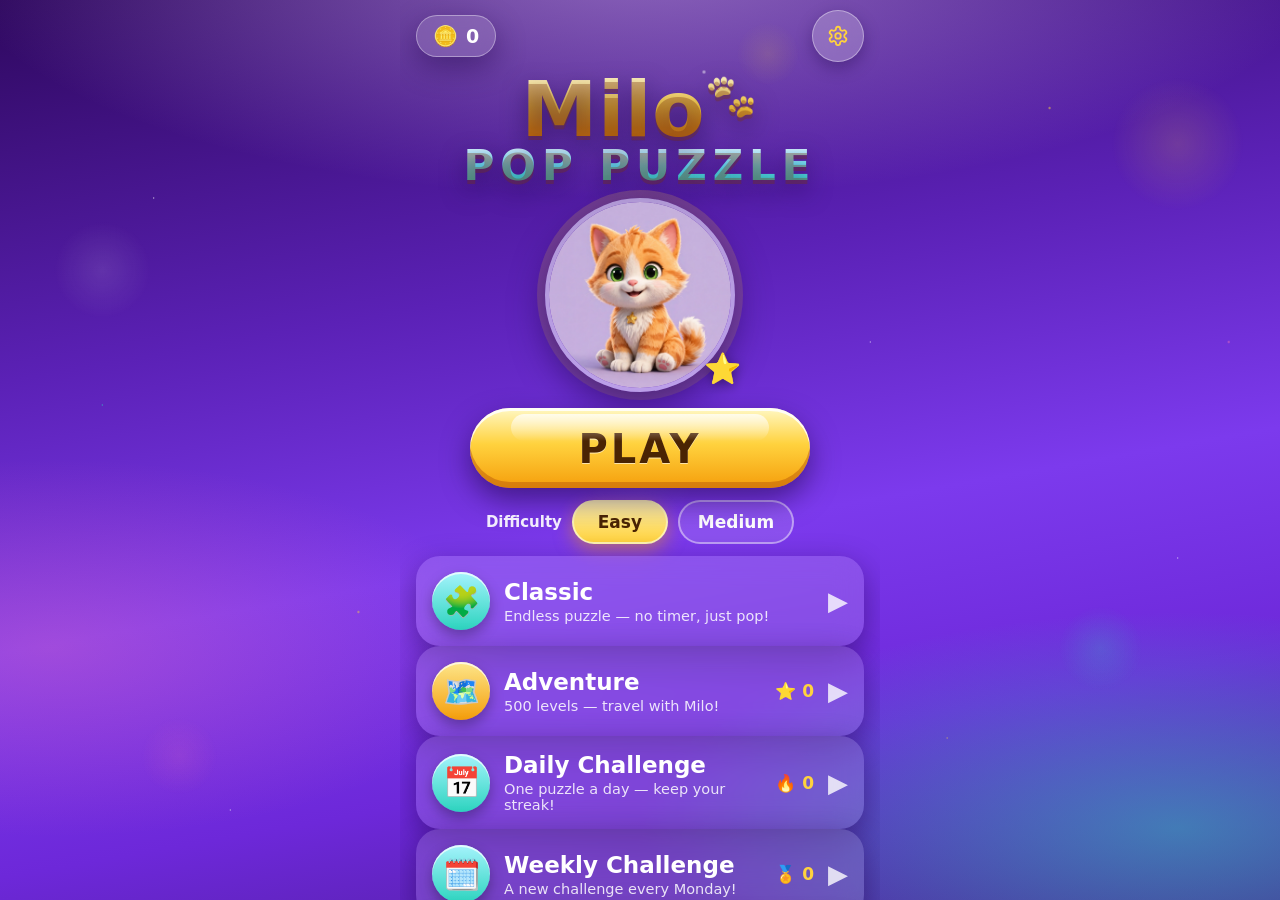
==== index.html @ 74d4f6b7 "Adventure levels start with pre-placed blocks" ====
<!DOCTYPE html>
<html lang="en">
<head>
<meta charset="UTF-8">
<meta name="viewport" content="width=device-width, initial-scale=1.0, maximum-scale=1.0, user-scalable=no, viewport-fit=cover">
<meta name="theme-color" content="#6d28d9">
<title>Milo Pop Puzzle</title>
<link rel="stylesheet" href="style.css">
<script src="i18n.js"></script>
<script src="levels.js" onerror="window.__miloLevelsMissing=true"></script>
<script src="challenges.js" onerror="window.__miloChallengesMissing=true"></script>
<script src="backup.js" onerror="window.__miloBackupMissing=true"></script>
<!-- Agent 1 owns game.js (the engine). Agent 3 owns audio.js (music + sounds).
     Either file may not exist yet — missing files are handled gracefully. -->
<script src="game.js" onerror="window.__miloEngineMissing=true"></script>
<script src="audio/audio.js" onerror="window.__miloAudioMissing=true"></script>
</head>
<body>
<div id="app">

  <!-- ================= HOME ================= -->
  <section id="screen-home" class="screen active" aria-label="Home">
    <div class="top-bar">
      <span class="coin-pill"><span class="coin">🪙</span><span id="home-coins">0</span></span>
      <button class="icon-btn" id="btn-settings" data-i18n-aria="settings" aria-label="Settings"><svg viewBox="0 0 24 24" fill="none" stroke="#ffd23e" stroke-width="2" stroke-linecap="round" stroke-linejoin="round" aria-hidden="true"><path d="M12.22 2h-.44a2 2 0 0 0-2 2v.18a2 2 0 0 1-1 1.73l-.43.25a2 2 0 0 1-2 0l-.15-.08a2 2 0 0 0-2.73.73l-.22.38a2 2 0 0 0 .73 2.73l.15.1a2 2 0 0 1 1 1.72v.51a2 2 0 0 1-1 1.74l-.15.09a2 2 0 0 0-.73 2.73l.22.38a2 2 0 0 0 2.73.73l.15-.08a2 2 0 0 1 2 0l.43.25a2 2 0 0 1 1 1.73V20a2 2 0 0 0 2 2h.44a2 2 0 0 0 2-2v-.18a2 2 0 0 1 1-1.73l.43-.25a2 2 0 0 1 2 0l.15.08a2 2 0 0 0 2.73-.73l.22-.39a2 2 0 0 0-.73-2.73l-.15-.08a2 2 0 0 1-1-1.74v-.5a2 2 0 0 1 1-1.74l.15-.09a2 2 0 0 0 .73-2.73l-.22-.38a2 2 0 0 0-2.73-.73l-.15.08a2 2 0 0 1-2 0l-.43-.25a2 2 0 0 1-1-1.73V4a2 2 0 0 0-2-2z"/><circle cx="12" cy="12" r="3"/></svg></button>
    </div>

    <div class="logo" aria-label="Milo Pop Puzzle">
      <span class="logo-milo">Milo<span class="logo-paw">🐾</span></span>
      <span class="logo-pop">POP PUZZLE</span>
    </div>

    <div class="milo-wrap">
      <img src="assets/milo.webp" alt="Milo the cat" id="milo-img">
      <span class="milo-star">⭐</span>
    </div>

    <button class="play-btn" id="btn-play"><span data-i18n="play">PLAY</span></button>

    <div class="diff-row">
      <span class="diff-label" data-i18n="difficulty">Difficulty</span>
      <button class="diff-pill selected" id="diff-easy" data-diff="easy" data-i18n="easy">Easy</button>
      <button class="diff-pill" id="diff-medium" data-diff="medium" data-i18n="medium">Medium</button>
    </div>

    <button class="mode-card glass" id="card-classic">
      <span class="mode-icon">🧩</span>
      <span>
        <h2 data-i18n="classic">Classic</h2>
        <p data-i18n="classicDesc">Endless puzzle — no timer, just pop!</p>
      </span>
      <span class="mode-go">▶</span>
    </button>

    <button class="mode-card glass" id="card-adventure">
      <span class="mode-icon">🗺️</span>
      <span>
        <h2 data-i18n="adventure">Adventure</h2>
        <p data-i18n="adventureDesc">500 levels — travel with Milo!</p>
      </span>
      <span class="mode-stars" id="adv-total-stars">⭐ 0</span>
      <span class="mode-go">▶</span>
    </button>

    <button class="mode-card glass" id="card-daily">
      <span class="mode-icon">📅</span>
      <span>
        <h2 data-i18n="daily">Daily Challenge</h2>
        <p data-i18n="dailyDesc">One puzzle a day — keep your streak!</p>
      </span>
      <span class="mode-stars" id="daily-streak-chip">🔥 0</span>
      <span class="mode-go">▶</span>
    </button>

    <button class="mode-card glass" id="card-weekly">
      <span class="mode-icon">🗓️</span>
      <span>
        <h2 data-i18n="weekly">Weekly Challenge</h2>
        <p data-i18n="weeklyDesc">A new challenge every Monday!</p>
      </span>
      <span class="mode-stars" id="weekly-badges-chip">🏅 0</span>
      <span class="mode-go">▶</span>
    </button>

    <button class="mode-card glass" id="card-missions">
      <span class="mode-icon">🎯</span>
      <span>
        <h2 data-i18n="missions">Missions</h2>
        <p data-i18n="missionsDesc">Complete missions, earn coins!</p>
      </span>
      <span class="mode-stars" id="missions-progress-chip">0/5</span>
      <span class="mode-go">▶</span>
    </button>

    <button class="mode-card glass" id="card-relax">
      <span class="mode-icon">😌</span>
      <span>
        <h2 data-i18n="relax">Relax</h2>
        <p data-i18n="relaxDesc">Never fails — play as long as you like!</p>
      </span>
      <span class="mode-go">▶</span>
    </button>

    <button class="mode-card glass" id="card-collections">
      <span class="mode-icon">🏆</span>
      <span>
        <h2 data-i18n="collections">Collections</h2>
        <p data-i18n="collectionsDesc">Your themes, badges and stars</p>
      </span>
      <span class="mode-stars" id="coll-stars-chip">⭐ 0</span>
      <span class="mode-go">▶</span>
    </button>

    <div class="best-line"><span data-i18n="best">Best</span>: <b id="home-best">0</b></div>
  </section>

  <!-- ================= ADVENTURE MAP ================= -->
  <section id="screen-map" class="screen" aria-label="Adventure map">
    <div class="map-head">
      <button class="icon-btn" id="btn-map-home" data-i18n-aria="home" aria-label="Home"><svg viewBox="0 0 24 24" fill="none" stroke="#ffd23e" stroke-width="2.2" stroke-linecap="round" stroke-linejoin="round" aria-hidden="true"><path d="m3 9 9-7 9 7v11a2 2 0 0 1-2 2H5a2 2 0 0 1-2-2z"/><path d="M9 22V12h6v10"/></svg></button>
      <h2 class="map-title" data-i18n="adventure">Adventure</h2>
      <span class="map-stars-pill">⭐ <b id="map-total-stars">0</b></span>
    </div>

    <div class="diff-row map-diff">
      <button class="diff-pill selected" id="map-diff-easy" data-diff="easy" data-i18n="easy">Easy</button>
      <button class="diff-pill" id="map-diff-medium" data-diff="medium" data-i18n="medium">Medium</button>
    </div>

    <div class="world-strip" id="world-strip"></div>

    <div class="map-scroll" id="map-scroll">
      <div class="map-path" id="map-path"></div>
    </div>

    <div class="map-foot"><span data-i18n="tapLevel">Tap a level to play</span></div>
  </section>

  <!-- ================= DAILY CHALLENGE ================= -->
  <section id="screen-daily" class="screen" aria-label="Daily Challenge">
    <div class="map-head">
      <button class="icon-btn" id="btn-daily-home" data-i18n-aria="home" aria-label="Home"><svg viewBox="0 0 24 24" fill="none" stroke="#ffd23e" stroke-width="2.2" stroke-linecap="round" stroke-linejoin="round" aria-hidden="true"><path d="m3 9 9-7 9 7v11a2 2 0 0 1-2 2H5a2 2 0 0 1-2-2z"/><path d="M9 22V12h6v10"/></svg></button>
      <h2 class="map-title" data-i18n="daily">Daily Challenge</h2>
      <span class="map-stars-pill">🔥 <b id="daily-streak-top">0</b></span>
    </div>

    <div class="chal-hero glass">
      <div class="chal-date"><span data-i18n="todaysPuzzle">Today's puzzle</span> • <b id="daily-date"></b></div>
      <div class="chal-goal" id="daily-goal"></div>
      <div class="chal-meta">
        <span class="chal-diff" id="daily-diff"></span>
        <span class="chal-reward">🪙 +<b id="daily-reward">50</b></span>
      </div>
      <div class="streak-row">
        <span class="streak-flame">🔥</span>
        <span class="streak-num" id="daily-streak-num">0</span>
        <span class="streak-lbl" data-i18n="streak">Streak</span>
      </div>
      <div class="next-reward" id="daily-next-reward"></div>
    </div>

    <div class="sec-label chal-sec" data-i18n="themes">Themes</div>
    <div class="themes-row" id="daily-themes"></div>

    <button class="big-btn green chal-play" id="btn-daily-play">▶ <span data-i18n="play">PLAY</span></button>
    <div class="chal-done" id="daily-done" hidden>✓ <span data-i18n="alreadyDone">Done today!</span> <span data-i18n="comeBackTomorrow">Come back tomorrow!</span></div>
  </section>

  <!-- ================= WEEKLY CHALLENGE ================= -->
  <section id="screen-weekly" class="screen" aria-label="Weekly Challenge">
    <div class="map-head">
      <button class="icon-btn" id="btn-weekly-home" data-i18n-aria="home" aria-label="Home"><svg viewBox="0 0 24 24" fill="none" stroke="#ffd23e" stroke-width="2.2" stroke-linecap="round" stroke-linejoin="round" aria-hidden="true"><path d="m3 9 9-7 9 7v11a2 2 0 0 1-2 2H5a2 2 0 0 1-2-2z"/><path d="M9 22V12h6v10"/></svg></button>
      <h2 class="map-title" data-i18n="weekly">Weekly Challenge</h2>
      <span class="map-stars-pill">🏅 <b id="weekly-badges-top">0</b></span>
    </div>

    <div class="chal-hero glass">
      <div class="chal-date"><span data-i18n="thisWeek">This week</span> • <b id="weekly-date"></b></div>
      <div class="chal-goal" id="weekly-goal"></div>
      <div class="chal-meta">
        <span class="chal-diff" id="weekly-diff"></span>
        <span class="chal-reward">🪙 +<b id="weekly-reward">100</b> • 🏅 <span data-i18n="badge">Badge</span></span>
      </div>
      <div class="next-reward" id="weekly-state"></div>
    </div>

    <div class="sec-label chal-sec" data-i18n="badges">Badges</div>
    <div class="badge-row" id="weekly-badges"></div>

    <button class="big-btn green chal-play" id="btn-weekly-play">▶ <span data-i18n="play">PLAY</span></button>
    <div class="chal-done" id="weekly-done" hidden>🏅 <span id="weekly-done-text"></span></div>
  </section>

  <!-- ================= MISSIONS ================= -->
  <section id="screen-missions" class="screen" aria-label="Missions">
    <div class="map-head">
      <button class="icon-btn" id="btn-missions-home" data-i18n-aria="home" aria-label="Home"><svg viewBox="0 0 24 24" fill="none" stroke="#ffd23e" stroke-width="2.2" stroke-linecap="round" stroke-linejoin="round" aria-hidden="true"><path d="m3 9 9-7 9 7v11a2 2 0 0 1-2 2H5a2 2 0 0 1-2-2z"/><path d="M9 22V12h6v10"/></svg></button>
      <h2 class="map-title" data-i18n="missions">Missions</h2>
      <span class="map-stars-pill"><b id="missions-done-top">0/5</b></span>
    </div>

    <div class="missions-list" id="missions-list"></div>
  </section>

  <!-- ================= COLLECTIONS ================= -->
  <section id="screen-collections" class="screen" aria-label="Collections">
    <div class="map-head">
      <button class="icon-btn" id="btn-coll-home" data-i18n-aria="home" aria-label="Home"><svg viewBox="0 0 24 24" fill="none" stroke="#ffd23e" stroke-width="2.2" stroke-linecap="round" stroke-linejoin="round" aria-hidden="true"><path d="m3 9 9-7 9 7v11a2 2 0 0 1-2 2H5a2 2 0 0 1-2-2z"/><path d="M9 22V12h6v10"/></svg></button>
      <h2 class="map-title" data-i18n="collections">Collections</h2>
      <span class="map-stars-pill">⭐ <b id="coll-total-stars-top">0</b></span>
    </div>

    <div class="coll-hero glass">
      <div class="coll-stars-line"><span data-i18n="totalStars">Total stars</span>: <b id="coll-total-stars">⭐ 0 / 1,500</b></div>
      <div class="mission-bar"><span class="mission-fill" id="coll-stars-fill" style="width:0%"></span></div>
      <div class="coll-split"><span id="coll-stars-easy">⭐ 0 / 750</span><span id="coll-stars-medium">⭐ 0 / 750</span></div>
    </div>

    <div class="sec-label chal-sec" data-i18n="themes">Themes</div>
    <div class="themes-row" id="coll-themes"></div>

    <div class="sec-label chal-sec" data-i18n="weeklyBadges">Weekly badges</div>
    <div class="badge-row" id="coll-badges"></div>

    <div class="sec-label chal-sec" data-i18n="missions">Missions</div>
    <button class="mode-card glass" id="coll-missions-card">
      <span class="mode-icon">🎯</span>
      <span>
        <h2 data-i18n="missions">Missions</h2>
        <p data-i18n="missionsDesc">Complete missions, earn coins!</p>
      </span>
      <span class="mode-stars" id="coll-missions-count">0/5</span>
      <span class="mode-go">▶</span>
    </button>

    <div class="sec-label chal-sec" data-i18n="yourProgress">Your progress</div>
    <div class="coll-stats glass">
      <span>⭐ <span data-i18n="best">Best</span>: <b id="coll-best">0</b></span>
      <span>🪙 <span data-i18n="coins">Coins</span>: <b id="coll-coins">0</b></span>
    </div>

    <button class="big-btn blue chal-play" id="btn-coll-backup">💾 <span data-i18n="backupTitle">Backup &amp; Restore</span></button>
  </section>

  <!-- ================= BOARD ================= -->
  <section id="screen-board" class="screen" aria-label="Game board">
    <div class="score-bar glass">
      <button class="icon-btn" id="btn-board-home" data-i18n-aria="home" aria-label="Home" style="width:44px;height:44px;min-width:44px;font-size:22px;"><svg viewBox="0 0 24 24" fill="none" stroke="#ffd23e" stroke-width="2.2" stroke-linecap="round" stroke-linejoin="round" aria-hidden="true"><path d="m3 9 9-7 9 7v11a2 2 0 0 1-2 2H5a2 2 0 0 1-2-2z"/><path d="M9 22V12h6v10"/></svg></button>
      <div class="score-box">
        <div class="lbl" data-i18n="score">Score</div>
        <div class="val" id="score-val">0</div>
      </div>
      <div class="combo-badge" id="combo-badge" style="visibility:hidden;">
        <div class="lbl" data-i18n="combo">Combo</div>
        <div class="val" id="combo-val">×2</div>
        <div class="pts" id="combo-points"></div>
      </div>
      <span class="coin-pill" style="padding:6px 12px;font-size:16px;"><span class="coin">🪙</span><span id="board-coins">0</span></span>
    </div>

    <div class="goal-bar glass" id="goal-bar" hidden>
      <div class="goal-info">
        <span class="goal-level" id="goal-level-label">Level 1</span>
        <span class="goal-text" id="goal-text">Reach 60 points</span>
      </div>
      <div class="goal-track" id="goal-track">
        <div class="goal-fill" id="goal-fill"></div>
        <span class="goal-mark" id="goal-mark-1">★</span>
        <span class="goal-mark" id="goal-mark-2">★</span>
        <span class="goal-mark" id="goal-mark-3">★</span>
      </div>
      <button class="goal-map-btn" id="btn-goal-map" data-i18n-aria="backToMap" aria-label="Map">🗺️</button>
    </div>

    <div class="relax-bar glass" id="relax-bar" hidden>
      <span class="relax-emoji">😌</span>
      <span data-i18n="relax">Relax</span> •
      <span data-i18n="linesCleared">Lines cleared</span>: <b id="relax-lines">0</b>
    </div>

    <div class="board-panel glass">
      <div class="preview-ribbon" id="preview-ribbon" hidden><span data-i18n="enginePreview">Preview</span></div>
      <div class="board" id="board" role="grid" aria-label="8 by 8 board"></div>
    </div>

    <div class="action-row">
      <button class="action-btn" id="btn-undo">
        <span class="icon-btn"><svg viewBox="0 0 24 24" fill="none" stroke="#ffd23e" stroke-width="2.4" stroke-linecap="round" stroke-linejoin="round" aria-hidden="true"><path d="M9 14 4 9l5-5"/><path d="M4 9h10.5a5.5 5.5 0 0 1 5.5 5.5 5.5 5.5 0 0 1-5.5 5.5H11"/></svg></span>
        <span class="lbl" data-i18n="undo">Undo</span>
        <span class="count" id="undo-count"></span>
      </button>
      <button class="action-btn" id="btn-hint">
        <span class="icon-btn"><svg viewBox="0 0 24 24" fill="none" stroke="#ffd23e" stroke-width="2.2" stroke-linecap="round" stroke-linejoin="round" aria-hidden="true"><path d="M15 14c.2-1 .7-1.7 1.5-2.5 1-.9 1.5-2.2 1.5-3.5A6 6 0 0 0 6 8c0 1 .2 2.2 1.5 3.5.7.7 1.3 1.5 1.5 2.5"/><path d="M9 18h6"/><path d="M10 22h4"/></svg></span>
        <span class="lbl" data-i18n="hint">Hint</span>
      </button>
      <button class="action-btn" id="btn-hold">
        <span class="icon-btn"><svg viewBox="0 0 24 24" fill="none" stroke="#ffd23e" stroke-width="2.2" stroke-linecap="round" stroke-linejoin="round" aria-hidden="true"><path d="M21 8a2 2 0 0 0-1-1.73l-7-4a2 2 0 0 0-2 0l-7 4A2 2 0 0 0 3 8v8a2 2 0 0 0 1 1.73l7 4a2 2 0 0 0 2 0l7-4A2 2 0 0 0 21 16Z"/><path d="m3.3 7 8.7 5 8.7-5"/><path d="M12 22V12"/></svg></span>
        <span class="lbl" data-i18n="hold">Hold</span>
      </button>
    </div>

    <div class="tray-panel glass" id="tray"></div>

    <div class="board-foot"><span data-i18n="best">Best</span>: <b id="board-best">0</b></div>
  </section>

  <!-- ================= GAME OVER ================= -->
  <section id="screen-gameover" class="screen" aria-label="Game over">
    <h1 class="go-title" data-i18n="gameOver">Game Over</h1>

    <!-- Golden trophy, drawn in SVG (no image file needed) -->
    <svg class="trophy" viewBox="0 0 200 190" aria-hidden="true">
      <defs>
        <linearGradient id="goldT" x1="0" y1="0" x2="0" y2="1">
          <stop offset="0" stop-color="#fff8c4"/><stop offset="0.45" stop-color="#ffd23e"/>
          <stop offset="0.8" stop-color="#f59e0b"/><stop offset="1" stop-color="#b45309"/>
        </linearGradient>
      </defs>
      <path d="M45 30 Q20 30 20 60 Q20 95 55 100 L60 88 Q38 84 38 60 Q38 48 48 48 Z" fill="url(#goldT)"/>
      <path d="M155 30 Q180 30 180 60 Q180 95 145 100 L140 88 Q162 84 162 60 Q162 48 152 48 Z" fill="url(#goldT)"/>
      <path d="M55 28 H145 L140 105 Q138 125 120 132 L118 150 H82 L80 132 Q62 125 60 105 Z" fill="url(#goldT)"/>
      <rect x="78" y="150" width="44" height="10" rx="4" fill="url(#goldT)"/>
      <rect x="62" y="160" width="76" height="14" rx="6" fill="url(#goldT)"/>
      <path d="M100 44 L105 56 L118 57 L108 66 L111 79 L100 72 L89 79 L92 66 L82 57 L95 56 Z" fill="#fff7cc" opacity="0.9"/>
    </svg>

    <div class="stars-row" id="go-stars" aria-hidden="true">
      <span class="star" data-star="1">★</span>
      <span class="star" data-star="2">★</span>
      <span class="star" data-star="3">★</span>
    </div>

    <div class="go-score-card glass">
      <div class="lbl" data-i18n="score">Score</div>
      <div class="val" id="go-score">0</div>
      <div class="best-badge" id="go-best-badge">⭐ <span data-i18n="newBestScore">New Best Score!</span></div>
    </div>

    <div class="go-btns">
      <button class="big-btn green" id="btn-try-again">↻ <span data-i18n="tryAgain">Try Again</span></button>
      <button class="big-btn blue" id="btn-go-home">🏠 <span data-i18n="home">Home</span></button>
    </div>
  </section>

  <!-- ================= LEVEL RESULT (Adventure) ================= -->
  <section id="screen-level-result" class="screen" aria-label="Level result">
    <h1 class="go-title" id="lr-title" data-i18n="levelComplete">Level Complete!</h1>

    <div class="stars-row" id="lr-stars" aria-hidden="true">
      <span class="star" data-star="1">★</span>
      <span class="star" data-star="2">★</span>
      <span class="star" data-star="3">★</span>
    </div>

    <div class="go-score-card glass">
      <div class="lbl" data-i18n="score">Score</div>
      <div class="val" id="lr-score">0</div>
      <div class="best-badge" id="lr-best-badge">⭐ <span data-i18n="newBestScore">New Best Score!</span></div>
      <div class="lr-best-line"><span data-i18n="best">Best</span>: <b id="lr-best">0</b></div>
    </div>

    <div class="go-btns">
      <button class="big-btn green" id="btn-lr-next">▶ <span data-i18n="nextLevel">Next Level</span></button>
      <button class="big-btn blue" id="btn-lr-retry">↻ <span data-i18n="retry">Retry</span></button>
      <button class="big-btn blue" id="btn-lr-map">🗺️ <span data-i18n="backToMap">Map</span></button>
    </div>
  </section>

  <!-- ================= SETTINGS ================= -->
  <div class="modal-backdrop" id="settings-modal" role="dialog" aria-modal="true" aria-label="Settings">
    <div class="modal">
      <h2 data-i18n="settings">Settings</h2>

      <div class="sec-label" data-i18n="language">Language</div>
      <div class="lang-grid" id="lang-grid"></div>

      <div class="sec-label" data-i18n="sound">Sound</div>
      <div class="sound-row glass">
        <span class="lbl" id="sound-state-label">🔊 <span data-i18n="soundOn">Sound on</span></span>
        <button class="switch on" id="mute-switch" role="switch" aria-checked="false" aria-label="Mute"></button>
      </div>
      <div class="sound-note" id="sound-note"></div>

      <div class="sec-label" data-i18n="backupTitle">Backup &amp; Restore</div>
      <div class="backup-box glass">
        <div class="backup-hint" data-i18n="backupHint">Save your progress to a file or code, and restore it on any device.</div>
        <div class="backup-btns">
          <button class="backup-btn" id="btn-backup-download">⬇️ <span data-i18n="downloadBackup">Download backup file</span></button>
          <button class="backup-btn" id="btn-backup-file">📂 <span data-i18n="restoreFromFile">Restore from file</span></button>
          <input type="file" id="backup-file-input" accept=".json,application/json" hidden>
        </div>
        <div class="backup-btns">
          <button class="backup-btn" id="btn-backup-code">📋 <span data-i18n="showBackupCode">Show my backup code</span></button>
          <button class="backup-btn" id="btn-copy-code" hidden>📋 <span data-i18n="copyCode">Copy code</span></button>
        </div>
        <textarea class="backup-code" id="backup-code-out" readonly hidden rows="3"></textarea>
        <textarea class="backup-code" id="backup-code-in" rows="3" placeholder="Paste your backup code here"></textarea>
        <button class="backup-btn wide" id="btn-restore-code">↺ <span data-i18n="restoreFromCode">Restore from code</span></button>
        <div class="backup-status" id="backup-status"></div>
        <button class="backup-btn green wide" id="btn-backup-apply" hidden>✓ <span data-i18n="restore">Restore</span></button>
      </div>

      <button class="modal-close" id="btn-settings-close" data-i18n="close">Close</button>
    </div>
  </div>

  <div class="toast" id="toast" role="status"></div>
</div>

<script>
/* ============================================================
   Milo Pop Puzzle — UI layer (Agent 2).
   Owns: screens, board/tray DOM, i18n, settings, drag input.
   Does NOT own: game rules/engine (window.MiloPop, Agent 1),
   music/sounds (window.MiloAudio, Agent 3).
   If the engine or audio module is missing, the UI shows a
   clearly-marked preview state and never invents gameplay.
   ============================================================ */
(function () {
  "use strict";

  var $ = function (s) { return document.querySelector(s); };
  var $$ = function (s) { return Array.prototype.slice.call(document.querySelectorAll(s)); };

  /* ---------- persisted state ---------- */
  var store = {
    get: function (k, d) { try { var v = localStorage.getItem("mpp_" + k); return v === null ? d : v; } catch (e) { return d; } },
    set: function (k, v) { try { localStorage.setItem("mpp_" + k, v); } catch (e) { /* private mode */ } }
  };

  var state = {
    lang: store.get("lang", "en"),
    muted: store.get("muted", "false") === "true",
    difficulty: store.get("difficulty", "easy"),
    coins: parseInt(store.get("coins", "0"), 10) || 0,
    best: parseInt(store.get("best", "0"), 10) || 0,
    score: 0,
    combo: 1,
    undoLeft: null,           /* null = unlimited/unknown; engine sets it */
    selectedPiece: -1,
    preview: false
  };

  /* ---------- bridges ---------- */
  function engine() { return window.MiloPop || null; }
  function audioMod() { return window.MiloAudio || window.MiloPopAudio || null; }
  function engineReady() { return !!engine() && !window.__miloEngineMissing; }

  /* ---------- i18n ---------- */
  function t(key) {
    var lang = window.MILO_I18N[state.lang] ? state.lang : "en";
    var pack = window.MILO_I18N[lang] || window.MILO_I18N.en;
    return (pack && pack[key]) || window.MILO_I18N.en[key] || key;
  }

  function applyLanguage() {
    var lang = window.MILO_I18N[state.lang] ? state.lang : "en";
    document.documentElement.lang = lang === "zh" ? "zh-Hans" : lang;
    document.documentElement.dir = (window.MILO_RTL || []).indexOf(lang) >= 0 ? "rtl" : "ltr";
    $$("[data-i18n]").forEach(function (el) {
      var k = el.getAttribute("data-i18n");
      if (window.MILO_I18N[lang] && window.MILO_I18N[lang][k]) el.textContent = t(k);
    });
    $$("[data-i18n-aria]").forEach(function (el) {
      var k = el.getAttribute("data-i18n-aria");
      el.setAttribute("aria-label", t(k));
    });
    $$("#lang-grid .lang-btn").forEach(function (b) {
      b.classList.toggle("selected", b.getAttribute("data-lang") === lang);
    });
    /* JS-rendered challenge screens re-render in the new language. */
    try {
      if ($("#screen-daily") && $("#screen-daily").classList.contains("active")) refreshDailyScreen();
      if ($("#screen-weekly") && $("#screen-weekly").classList.contains("active")) refreshWeeklyScreen();
      if ($("#screen-missions") && $("#screen-missions").classList.contains("active")) renderMissions();
      if ($("#screen-collections") && $("#screen-collections").classList.contains("active")) renderCollections();
      var codeIn = $("#backup-code-in");
      if (codeIn) codeIn.placeholder = t("pasteCode");
      refreshHomeChips();
    } catch (e) { /* challenge screens not ready yet */ }
    updateSoundUI();
  }

  function setLanguage(code) {
    if (!window.MILO_I18N[code]) return;
    state.lang = code;
    store.set("lang", code);
    applyLanguage();
  }

  /* ---------- audio wiring (Agent 3 owns the module) ---------- */
  function updateSoundUI() {
    var sw = $("#mute-switch");
    sw.classList.toggle("on", !state.muted);
    sw.setAttribute("aria-checked", String(!state.muted));
    $("#sound-state-label").innerHTML = (state.muted ? "🔇 " : "🔊 ") + "<span>" + t(state.muted ? "soundOff" : "soundOn") + "</span>";
    $("#sound-note").textContent = audioMod() ? "" : t("soundLoading");
  }

  function setMuted(m) {
    state.muted = !!m;
    store.set("muted", state.muted ? "true" : "false");
    var mod = audioMod();
    if (mod && typeof mod.setMuted === "function") mod.setMuted(state.muted);
    if (!state.muted && mod && typeof mod.playMusic === "function") {
      try { mod.playMusic(); } catch (e) { /* audio not ready */ }
    }
    updateSoundUI();
  }

  function sfx(name) {
    if (state.muted) return;
    var mod = audioMod();
    if (!mod) return;
    var fn = { pop: "playPop", combo: "playCombo", gameover: "playGameOver", click: "playClick" }[name];
    if (fn && typeof mod[fn] === "function") { try { mod[fn](); } catch (e) { /* ignore */ } }
  }

  function startMusic() {
    if (state.muted) return;
    var mod = audioMod();
    if (mod && typeof mod.playMusic === "function") { try { mod.playMusic(); } catch (e) { /* needs gesture */ } }
  }

  /* ---------- screens ---------- */
  function showScreen(name) {
    $$(".screen").forEach(function (s) { s.classList.remove("active"); });
    var el = $("#screen-" + name);
    if (el) el.classList.add("active");
    if (name === "board") fitTrayPieces();
  }

  var toastTimer = null;
  function toast(msg, ms) {
    var el = $("#toast");
    el.textContent = msg;
    el.classList.add("show");
    clearTimeout(toastTimer);
    toastTimer = setTimeout(function () { el.classList.remove("show"); }, ms || 2600);
  }

  /* ---------- score / coins / best ---------- */
  function fmt(n) { return (n || 0).toLocaleString("en-US"); }
  function setScore(v) { state.score = v; $("#score-val").textContent = fmt(v); }
  function setCoins(v) {
    state.coins = v; store.set("coins", String(v));
    $("#home-coins").textContent = fmt(v);
    $("#board-coins").textContent = fmt(v);
  }
  function setBest(v) {
    state.best = v; store.set("best", String(v));
    $("#home-best").textContent = fmt(v);
    $("#board-best").textContent = fmt(v);
  }
  var comboTimer = null;
  function setCombo(n, gained) {
    state.combo = n;
    var badge = $("#combo-badge");
    if (n > 1) {
      badge.style.visibility = "visible";
      badge.classList.remove("pop"); void badge.offsetWidth; badge.classList.add("pop");
      $("#combo-val").textContent = "×" + n;
      $("#combo-points").textContent = (gained > 0) ? "+" + fmt(gained) : "";
      sfx("combo");
      clearTimeout(comboTimer);
      comboTimer = setTimeout(function () { badge.style.visibility = "hidden"; comboTimer = null; }, 1600);
    } else if (!comboTimer) {
      badge.style.visibility = "hidden";
    }
  }
  function setUndoCount(n) {
    state.undoLeft = n;
    $("#undo-count").textContent = (n === null || n === undefined) ? "" : "×" + n;
    $("#btn-undo").disabled = (n === 0);
  }

  /* ---------- board + tray (DOM the engine drives) ---------- */
  var BLOCK_COLORS = ["purple", "blue", "pink", "teal", "gold"];
  var boardEl = $("#board");
  var trayEl = $("#tray");
  var cells = [];

  function buildBoard() {
    boardEl.innerHTML = "";
    cells = [];
    for (var r = 0; r < 8; r++) {
      for (var c = 0; c < 8; c++) {
        var d = document.createElement("div");
        d.className = "cell";
        d.setAttribute("role", "gridcell");
        d.dataset.row = r; d.dataset.col = c;
        boardEl.appendChild(d);
        cells.push(d);
      }
    }
  }

  /* grid: 8x8 array of color keys ("purple"|"blue"|"pink"|"teal"|"gold") or null */
  function renderBoard(grid) {
    if (!grid) return;
    for (var r = 0; r < 8; r++) {
      for (var c = 0; c < 8; c++) {
        var cell = cells[r * 8 + c];
        var col = grid[r] && grid[r][c];
        cell.className = "cell" + (col ? " filled blk-" + col : "");
      }
    }
  }

  function clearBoard() { renderBoard(emptyGrid()); }
  function emptyGrid() { var g = []; for (var i = 0; i < 8; i++) g.push([null, null, null, null, null, null, null, null]); return g; }

  /* pieces: [{ color, cells: [[r,c],...] }] — cells relative to the piece's top-left */
  function renderTray(pieces) {
    trayEl.innerHTML = "";
    state.selectedPiece = -1;
    (pieces || []).forEach(function (piece, idx) {
      var slot = document.createElement("div");
      slot.className = "tray-slot";
      slot.dataset.piece = idx;
      if (piece) {
        var maxR = 0, maxC = 0;
        piece.cells.forEach(function (cc) { maxR = Math.max(maxR, cc[0]); maxC = Math.max(maxC, cc[1]); });
        var el = document.createElement("div");
        el.className = "piece";
        el.dataset.pieceIndex = idx;
        el.style.gridTemplateColumns = "repeat(" + (maxC + 1) + ", auto)";
        el.style.gridTemplateRows = "repeat(" + (maxR + 1) + ", auto)";
        for (var r = 0; r <= maxR; r++) {
          for (var c = 0; c <= maxC; c++) {
            var m = document.createElement("div");
            var filled = piece.cells.some(function (cc) { return cc[0] === r && cc[1] === c; });
            m.className = "mini" + (filled ? " blk-" + piece.color : " empty");
            m.dataset.row = r; m.dataset.col = c;
            el.appendChild(m);
          }
        }
        slot.appendChild(el);
        wirePiece(el, idx);
      }
      trayEl.appendChild(slot);
    });
    /* pad to 3 slots so the tray never collapses */
    while (trayEl.children.length < 3) {
      var s = document.createElement("div");
      s.className = "tray-slot";
      trayEl.appendChild(s);
    }
    fitTrayPieces();
    if (dragController && typeof dragController.refresh === "function") dragController.refresh();
  }

  /* Scale wide tray pieces down so they fit their slot (tray minis are big now). */
  function fitTrayPieces() {
    $$("#tray .piece").forEach(function (p) {
      p.style.transform = "";
      var slot = p.parentElement;
      if (!slot) return;
      var pw = p.offsetWidth, sw = slot.clientWidth;
      if (pw > 0 && sw > 0 && pw > sw) p.style.transform = "scale(" + (sw / pw).toFixed(3) + ")";
    });
  }

  function popCells(list, done) {
    (list || []).forEach(function (cc) {
      var cell = cells[cc[0] * 8 + cc[1]];
      if (cell) cell.classList.add("popping");
    });
    sfx("pop");
    setTimeout(function () {
      (list || []).forEach(function (cc) {
        var cell = cells[cc[0] * 8 + cc[1]];
        if (cell) cell.classList.remove("popping");
      });
      if (done) done();
    }, 380);
  }

  /* ---------- drag + tap-to-place (input only — the engine validates) ----------
     Dragging is the engine's tested drag controller (MiloPop.createDragController).
     The engine owns the drag; this UI draws the ghost highlight on the board AND
     renders a floating clone of the dragged tray piece under the pointer
     (Block Blast style) — render-only, it never touches the engine. */
  var dragController = null;

  /* Floating dragged piece (visual only). The clone is appended to <body>
     with pointer-events:none, so it can never intercept the engine drag
     controller's pointer events. While a drag is active the original tray
     piece gets the .dragging class (dimmed + shrunk = "lifted"). */
  var floatClone = null;
  var floatSrc = null;
  var floatWired = false;

  function endFloat() {
    if (floatClone && floatClone.parentNode) floatClone.parentNode.removeChild(floatClone);
    floatClone = null;
    if (floatSrc) { floatSrc.classList.remove("dragging"); floatSrc = null; }
  }

  function moveFloat(x, y) {
    if (!floatClone) return;
    floatClone.style.left = x + "px";
    floatClone.style.top = y + "px";
  }

  function startFloat(srcEl, x, y) {
    endFloat();
    if (!srcEl) return;
    var clone = srcEl.cloneNode(true);
    clone.removeAttribute("data-piece-index");
    clone.classList.add("drag-float");
    clone.style.transform = ""; /* drop the tray fit-scale; the class scales it */
    clone.style.left = x + "px";
    clone.style.top = y + "px";
    document.body.appendChild(clone);
    floatClone = clone;
    floatSrc = srcEl;
    srcEl.classList.add("dragging");
  }

  function highlightTarget(anchorRow, anchorCol, piece) {
    $$(".cell.preview-target").forEach(function (c) { c.classList.remove("preview-target"); });
    if (anchorRow === null || anchorRow === undefined || !piece) return;
    piece.cells.forEach(function (cc) {
      var r = anchorRow + cc[0], c = anchorCol + cc[1];
      if (r >= 0 && r < 8 && c >= 0 && c < 8) cells[r * 8 + c].classList.add("preview-target");
    });
  }

  /* Place through the engine. Returns true when the piece landed. */
  function placeViaEngine(pieceIdx, anchorRow, anchorCol) {
    var eng = engine();
    if (!eng || typeof eng.placePiece !== "function") { toast(t("engineNotReady")); return false; }
    if (typeof eng.canPlace === "function" && !eng.canPlace(pieceIdx, anchorRow, anchorCol)) return false;
    var res = eng.placePiece(pieceIdx, anchorRow, anchorCol);
    if (!res || !res.ok) return false;
    setTimeout(syncFromEngine, 400); /* safety net — events normally re-render first */
    return true;
  }

  /* Engine state -> UI. The engine is the source of truth when present. */
  function mapBoard(board) {
    var colors = (window.MiloPop && window.MiloPop.COLORS) || ["red", "blue", "yellow", "green", "orange", "purple"];
    var out = [];
    for (var r = 0; r < 8; r++) {
      var row = [];
      for (var c = 0; c < 8; c++) {
        var v = board && board[r] ? board[r][c] : 0;
        row.push(v ? colors[v - 1] : null);
      }
      out.push(row);
    }
    return out;
  }

  function syncFromEngine(s) {
    var eng = engine();
    if (!eng || typeof eng.getState !== "function") return;
    s = s || eng.getState();
    renderBoard(mapBoard(s.board));
    renderTray(s.tray || []);
    setScore(s.score || 0);
    setCoins(s.coins || 0);
    setBest(s.bestScore || 0);
    setUndoCount((s.undosLeft === undefined || s.undosLeft === null) ? null : s.undosLeft);
    setCombo(1);
    updateRelaxBar(s);
    if (dragController && typeof dragController.refresh === "function") dragController.refresh();
  }

  function setupEngineDrag() {
    var eng = engine();
    if (!eng || typeof eng.createDragController !== "function") return;
    if (dragController && typeof dragController.destroy === "function") dragController.destroy();
    dragController = eng.createDragController({
      boardEl: boardEl,
      trayEl: trayEl,
      traySelector: "[data-piece-index]",
      onGhost: function (pieceIndex, row, col, canPlace) {
        if (row === null || row === undefined || !canPlace) { highlightTarget(null, null, null); return; }
        var st = eng.getState();
        var piece = st && st.tray ? st.tray[pieceIndex] : null;
        highlightTarget(row, col, piece);
      },
      onDrop: function (result) {
        endFloat();
        highlightTarget(null, null, null);
        if (result && result.ok) setTimeout(syncFromEngine, 400);
      }
    });
    /* The floating clone follows the very same pointer events the engine
       drag uses — no second drag system, render-only. Listeners are wired
       once (setupEngineDrag runs once, but guard anyway). */
    if (!floatWired) {
      floatWired = true;
      trayEl.addEventListener("pointerdown", function (ev) {
        var src = ev.target && ev.target.closest ? ev.target.closest("[data-piece-index]") : null;
        if (!src || !trayEl.contains(src)) return;
        var st = eng.getState ? eng.getState() : null;
        if (!st || st.over) return; /* engine would ignore this drag too */
        startFloat(src, ev.clientX, ev.clientY);
      });
      document.addEventListener("pointermove", function (ev) { moveFloat(ev.clientX, ev.clientY); });
      document.addEventListener("pointerup", endFloat);
      document.addEventListener("pointercancel", endFloat);
    }
  }

  /* Tap a tray piece to select it (used by tap-to-place and Hold). */
  function wirePiece(el, idx) {
    el.addEventListener("click", function () {
      sfx("click");
      selectPiece(idx);
    });
  }

  function selectPiece(idx) {
    state.selectedPiece = idx;
    $$(".piece").forEach(function (p) {
      p.style.outline = (parseInt(p.dataset.pieceIndex, 10) === idx) ? "3px solid #ffd23e" : "none";
      p.style.outlineOffset = "2px";
    });
  }

  /* tap a board cell while a piece is selected = place it there */
  boardEl.addEventListener("click", function (ev) {
    if (state.selectedPiece < 0) return;
    var cellEl = ev.target.closest(".cell");
    if (!cellEl) return;
    var r = parseInt(cellEl.dataset.row, 10), c = parseInt(cellEl.dataset.col, 10);
    /* place so the piece's top-left lands on the tapped cell */
    placeViaEngine(state.selectedPiece, r, c);
  });

  /* ---------- game over ---------- */
  function showGameOver(result) {
    result = result || {};
    var score = result.score || 0;
    var best = result.best !== undefined ? result.best : Math.max(state.best, score);
    var isNewBest = !!result.isNewBest || score > state.best;
    if (score > state.best) setBest(score);
    setScore(score);
    $("#go-score").textContent = fmt(score);
    $("#go-best-badge").classList.toggle("show", isNewBest);
    var stars = result.stars || (score > 0 ? 3 : 0); /* Classic: stars = celebration only */
    $$("#go-stars .star").forEach(function (s) {
      s.classList.toggle("lit", parseInt(s.dataset.star, 10) <= stars);
    });
    sfx("gameover");
    showScreen("gameover");
  }

  /* ---------- start / quit ---------- */
  function startGame() {
    adv = null; /* Classic — clear any Adventure context */
    chal = null; /* Classic — clear any Challenge context */
    relax = null; /* Classic — clear any Relax context */
    flushChalCoins(); /* banked mission/challenge rewards land before the new game */
    $("#goal-bar").hidden = true;
    $("#relax-bar").hidden = true;
    sfx("click");
    startMusic();
    clearTimeout(comboTimer); comboTimer = null;
    $("#combo-badge").style.visibility = "hidden";
    setScore(0);
    setCombo(1);
    setUndoCount(state.difficulty === "easy" ? 3 : 1);
    if (engineReady() && typeof engine().newGame === "function") {
      state.preview = false;
      $("#preview-ribbon").hidden = true;
      syncFromEngine(engine().newGame(state.difficulty));
      showScreen("board");
    } else {
      /* Preview state: the board renders a fixed demo pattern. NOT playable —
         the engine is not here yet, and this UI must not invent gameplay. */
      state.preview = true;
      $("#preview-ribbon").hidden = false;
      renderBoard(DEMO_GRID);
      renderTray(DEMO_PIECES);
      showScreen("board");
      toast(t("enginePreviewText"), 3400);
    }
  }

  function quitToHome() {
    sfx("click");
    state.selectedPiece = -1;
    if (relax) {
      /* Relax runs never end via gameover — evaluate missions ONCE, now,
         from the run's final totals, and bank the best score (the engine
         only saves it at a gameover, which Relax never reaches). */
      var cmR = chalMod();
      var engR = engine();
      if (engR && typeof engR.getState === "function") {
        var stR = engR.getState();
        if (stR.score > state.best) {
          setBest(stR.score);
          try { localStorage.setItem("milo-pop-best-score", String(stR.score)); } catch (e) { /* private mode */ }
        }
        if (cmR && typeof cmR.onRunEvent === "function") {
          try {
            var doneR = cmR.onRunEvent({ type: "gameover", score: stR.score, linesCleared: stR.linesCleared, bestCombo: stR.bestCombo }) || [];
            doneR.forEach(function (mid) {
              var md = cmR.missionById(mid);
              if (md) toast(t("missionComplete") + " " + t(md.titleKey) + "  🪙 +" + md.reward, 3400);
            });
            if (doneR.length) refreshHomeChips();
          } catch (e) { /* mission tracking must never break quitting */ }
        }
      }
      relax = null;
      $("#relax-bar").hidden = true;
      flushChalCoins();
      showScreen("home");
      return;
    }
    flushChalCoins(); /* banked rewards land when a run ends by quitting */
    if (adv) { var d = adv.def.diff; adv = null; showMap(d, mapWorld); return; }
    if (chal) { var k = chal.kind; chal = null; if (k === "daily") showDaily(); else showWeekly(); return; }
    showScreen("home");
  }

  /* ---------- Relax mode (final release) ----------
     Same board + engine as Classic, but the run NEVER ends: when the tray
     no longer fits, the engine's relaxRefresh() opens space (re-deal, or
     clear the fullest row) instead of a game over. No goal bar, no fail
     state — just a calm lines counter. Missions are evaluated once, when
     the player quits (see quitToHome), because Relax has no gameover. */
  var relax = null; /* { difficulty } while a Relax game is being played */

  function updateRelaxBar(s) {
    var bar = $("#relax-bar");
    if (!bar) return;
    if (!relax) { bar.hidden = true; return; }
    bar.hidden = false;
    if (!s && engine() && typeof engine().getState === "function") s = engine().getState();
    $("#relax-lines").textContent = fmt(s ? s.linesCleared : 0);
  }

  function startRelax() {
    if (!engineReady()) { toast(t("engineNotReady")); return; }
    adv = null;
    chal = null;
    relax = { difficulty: state.difficulty };
    flushChalCoins(); /* banked rewards land before the new game */
    sfx("click");
    startMusic();
    clearTimeout(comboTimer); comboTimer = null;
    $("#combo-badge").style.visibility = "hidden";
    setScore(0);
    setCombo(1);
    setUndoCount(state.difficulty === "easy" ? 3 : 1);
    $("#preview-ribbon").hidden = true;
    $("#goal-bar").hidden = true;
    state.preview = false;
    syncFromEngine(engine().newGame(state.difficulty));
    updateRelaxBar();
    showScreen("board");
  }

  /* Called when the engine fires gameover during a Relax run. The refresh
     is synchronous (the engine emits 'relax-refresh' inside it, which pops
     the cleared cells and re-syncs). Fallback — a fresh Relax game — should
     never be needed, but keeps Relax unbreakable. */
  function handleRelaxGameOver() {
    var eng = engine();
    if (eng && typeof eng.relaxRefresh === "function") {
      var res = eng.relaxRefresh();
      if (res && res.ok) return;
    }
    startRelax();
  }

  /* ---------- Adventure mode (second release) ----------
     Levels live in levels.js (window.MiloAdventure). The engine is reused
     unchanged: a level is a Classic game with a goal (score or lines).
     Goal progress is read from engine.getState() (score + linesCleared),
     so Undo — which restores the engine snapshot — stays correct. */
  var adv = null; /* { def, won } while an Adventure level is being played */
  var mapDiff = store.get("advDiff", "easy");
  var mapWorld = parseInt(store.get("advWorld", "1"), 10) || 1;

  function advMod() { return window.MiloAdventure || null; }
  function advReady() { return !!advMod() && !window.__miloLevelsMissing; }

  function refreshAdvStars() {
    var m = advMod();
    var n = m ? m.totalStars() : 0;
    $("#adv-total-stars").textContent = "⭐ " + fmt(n);
    $("#map-total-stars").textContent = fmt(n);
  }

  function showMap(diff, world) {
    if (diff) { mapDiff = diff; store.set("advDiff", diff); }
    if (world) { mapWorld = world; store.set("advWorld", String(world)); }
    adv = null;
    relax = null;
    $("#goal-bar").hidden = true;
    $$("#map-diff-easy, #map-diff-medium").forEach(function (p) {
      p.classList.toggle("selected", p.dataset.diff === mapDiff);
    });
    renderMap();
    refreshAdvStars();
    showScreen("map");
  }

  function renderMap() {
    var m = advMod();
    var strip = $("#world-strip"), path = $("#map-path");
    strip.innerHTML = ""; path.innerHTML = "";
    if (!m) { path.innerHTML = "<div class='map-empty'>" + t("engineNotReady") + "</div>"; return; }
    m.WORLDS.forEach(function (w) {
      var chip = document.createElement("button");
      chip.className = "world-chip theme-" + w.theme + (w.id === mapWorld ? " selected" : "");
      chip.innerHTML = "<span class='world-emoji'>" + w.emoji + "</span>" +
        "<span class='world-name'>" + t(w.key) + "</span>" +
        "<span class='world-stars'>⭐ " + m.worldStars(mapDiff, w.id) + "/150</span>";
      chip.addEventListener("click", function () {
        sfx("click");
        mapWorld = w.id; store.set("advWorld", String(w.id));
        renderMap();
      });
      strip.appendChild(chip);
    });
    /* 50 nodes in snake order (row 0 left->right, row 1 right->left, ...). */
    var current = m.firstUnfinished(mapDiff);
    for (var r = 0; r < 10; r++) {
      for (var c = 0; c < 5; c++) {
        var idx = r % 2 === 0 ? r * 5 + c : r * 5 + (4 - c);
        var def = m.levelDef(mapDiff, mapWorld, idx + 1);
        var prog = m.getProgress(def.key);
        var unlocked = m.isUnlocked(def);
        var node = document.createElement("button");
        node.className = "map-node" + (unlocked ? "" : " locked") +
          ((current && current.key === def.key) ? " current" : "");
        node.dataset.level = def.key;
        var starsHtml = "<span class='node-stars'>" +
          [1, 2, 3].map(function (s) {
            return "<span class='" + (s <= prog.stars ? "on" : "off") + "'>★</span>";
          }).join("") + "</span>";
        node.innerHTML = (unlocked ? "<span class='node-num'>" + def.num + "</span>"
          : "<span class='node-lock'>🔒</span>") + starsHtml;
        if (current && current.key === def.key) {
          var milo = document.createElement("img");
          milo.className = "node-milo";
          milo.src = "assets/milo.webp";
          milo.alt = "Milo";
          node.appendChild(milo);
        }
        (function (d, ok) {
          node.addEventListener("click", function () {
            if (!ok) { toast(t("locked")); return; }
            startLevel(d);
          });
        })(def, unlocked);
        path.appendChild(node);
      }
    }
  }

  function goalText(def) {
    return def.goalType === "lines"
      ? t("goalClear") + " " + def.goal + " " + t("linesWord")
      : t("goalReach") + " " + fmt(def.goal) + " " + t("points");
  }

  function updateGoalBar() {
    var bar = $("#goal-bar");
    var ctx = adv || chal; /* Adventure level or Daily/Weekly challenge */
    if (!ctx) { bar.hidden = true; return; }
    bar.hidden = false;
    var def = ctx.def;
    $("#goal-level-label").textContent = t("level") + " " + def.num + " • " + t("world") + " " + def.world;
    var st = engine() && typeof engine().getState === "function" ? engine().getState() : null;
    var score = st ? st.score : 0, lines = st ? st.linesCleared : 0;
    $("#goal-text").textContent = goalText(def) +
      (def.goalType === "lines" ? "  •  " + lines + "/" + def.goal
        : "  •  " + fmt(score) + "/" + fmt(def.goal));
    /* Fill tracks to star3 for score goals (markers at goal/star2/star3);
       for lines goals it tracks lines to the goal (only the last marker). */
    var max = def.goalType === "lines" ? def.goal : def.star3;
    var cur = def.goalType === "lines" ? lines : score;
    $("#goal-fill").style.width = Math.max(0, Math.min(100, (cur / max) * 100)) + "%";
    var marks = [def.goal, def.star2, def.star3];
    [1, 2, 3].forEach(function (i) {
      var el = $("#goal-mark-" + i);
      var pos = def.goalType === "lines" ? (i === 3 ? 100 : -1) : (marks[i - 1] / max) * 100;
      if (pos < 0) { el.style.display = "none"; return; }
      el.style.display = "";
      el.style.left = "calc(" + pos.toFixed(1) + "% - 7px)";
      el.classList.toggle("lit", cur >= marks[i - 1] ||
        (def.goalType === "lines" && i === 3 && lines >= def.goal));
    });
    /* Board foot shows this level's best (not the Classic best). */
    var best = ctx === adv && advMod() ? advMod().getProgress(def.key).best
      : ctx === chal && chalMod() ? (chal.kind === "daily" ? chalMod().getDaily().best : chalMod().getWeekly().best)
      : 0;
    $("#board-best").textContent = fmt(best);
  }

  function startLevel(def) {
    if (!engineReady()) { toast(t("engineNotReady")); return; }
    adv = { def: def, won: false, failed: false, pending: null };
    chal = null; /* Adventure — clear any Challenge context */
    relax = null; /* Adventure — clear any Relax context */
    flushChalCoins(); /* banked rewards land before the new game */
    sfx("click");
    startMusic();
    clearTimeout(comboTimer); comboTimer = null;
    $("#combo-badge").style.visibility = "hidden";
    state.difficulty = def.difficulty;
    store.set("difficulty", def.difficulty);
    $$(".diff-pill").forEach(function (q) { q.classList.toggle("selected", q.dataset.diff === def.difficulty); });
    setScore(0);
    setCombo(1);
    setUndoCount(def.difficulty === "easy" ? 3 : 1);
    $("#preview-ribbon").hidden = true;
    state.preview = false;
    /* Adventure starts with pre-placed blocks (Block Blast style); Classic
       and challenges always start from an empty board. */
    var seed = null;
    var advM = advMod();
    if (advM && typeof advM.seedBoard === "function") {
      try { seed = advM.seedBoard(def); } catch (e) { seed = null; }
    }
    syncFromEngine(engine().newGame(def.difficulty, seed ? { board: seed } : undefined));
    updateGoalBar();
    showScreen("board");
  }

  /* The win/fail DECISION is synchronous (so a same-move gameover event
     cannot override a win), but the result screen appears ~450ms later so
     the pop animation of the winning/losing move is visible first. */
  function checkAdvGoal() {
    if (!adv || adv.won) return;
    var eng = engine();
    if (!eng || typeof eng.getState !== "function") return;
    var m = advMod();
    if (!m) return;
    var st = eng.getState();
    var stars = m.starsFor(adv.def, st.score, st.linesCleared);
    if (stars < 1) return;
    adv.won = true;
    var res = m.recordResult(adv.def.key, stars, st.score);
    refreshAdvStars();
    sfx("gameover");
    adv.pending = { win: true, stars: stars, score: st.score, best: res.best, isNewBest: res.isNewBest };
    setTimeout(function () {
      if (adv && adv.pending) { var p = adv.pending; adv.pending = null; showLevelResult(p); }
    }, 450);
  }

  function failLevel(score) {
    if (!adv || adv.won || adv.failed) return;
    adv.failed = true;
    var m = advMod();
    var best = m ? m.getProgress(adv.def.key).best : 0;
    sfx("gameover");
    adv.pending = { win: false, stars: 0, score: score, best: best, isNewBest: false };
    setTimeout(function () {
      if (adv && adv.pending) { var p = adv.pending; adv.pending = null; showLevelResult(p); }
    }, 450);
  }

  function showLevelResult(o) {
    lrCtx = o.ctx || "adv"; /* 'adv' | 'daily' | 'weekly' — drives Retry/Map buttons */
    flushChalCoins(); /* run ended — banked mission/challenge rewards land now */
    var title = $("#lr-title");
    var titleKey = o.titleKey || (o.win ? "levelComplete" : "levelFailed");
    title.textContent = t(titleKey);
    title.setAttribute("data-i18n", titleKey);
    $$("#lr-stars .star").forEach(function (s) {
      s.classList.toggle("lit", parseInt(s.dataset.star, 10) <= o.stars);
    });
    $("#lr-stars").style.display = o.win ? "" : "none";
    $("#lr-score").textContent = fmt(o.score);
    $("#lr-best").textContent = fmt(o.best);
    $("#lr-best-badge").classList.toggle("show", !!o.isNewBest);
    /* Next Level exists only for Adventure wins; challenges have no next level. */
    $("#btn-lr-next").style.display = (o.showNext !== false && o.win) ? "" : "none";
    showScreen("level-result");
  }

  function nextLevelDef() {
    if (!adv) return null;
    var m = advMod();
    var seq = (adv.def.world - 1) * 50 + (adv.def.num - 1) + 1;
    if (seq >= 250) return null;
    return m.levelDef(adv.def.diff, Math.floor(seq / 50) + 1, (seq % 50) + 1);
  }

  /* ---------- Daily / Weekly Challenge + Missions (third release) ----------
     Challenges live in challenges.js (window.MiloChallenges). A challenge is
     a Classic game with a goal — the engine is reused unchanged, exactly
     like an Adventure level. Rewards are banked as pending coins and only
     flushed into the coin counter when a run ENDS (see flushChalCoins). */
  var chal = null; /* { kind: 'daily'|'weekly', def, won, failed, pending } while playing */
  var lrCtx = "adv"; /* which context the level-result screen belongs to */

  function chalMod() { return window.MiloChallenges || null; }
  function chalReady() { return !!chalMod() && !window.__miloChallengesMissing; }

  /* Banked reward coins -> the game's coin counter. Only safe at run end:
     the engine owns the counter while a game is running. */
  function flushChalCoins() {
    var m = chalMod();
    if (m && typeof m.flushPendingCoins === "function") {
      try { m.flushPendingCoins(); } catch (e) { /* module not ready */ }
    }
  }

  function applyTheme() {
    var m = chalMod();
    if (m && typeof m.applyThemeToDom === "function") {
      try { m.applyThemeToDom(); } catch (e) { /* module not ready */ }
    }
  }

  function chalGoalText(def) {
    return def.goalType === "lines"
      ? t("goalClear") + " " + def.goal + " " + t("linesWord")
      : t("goalReach") + " " + fmt(def.goal) + " " + t("points");
  }

  function refreshHomeChips() {
    var m = chalMod();
    if (!m) return;
    try {
      var d = m.getDaily();
      $("#daily-streak-chip").textContent = "🔥 " + (d.streak || 0);
      var w = m.getWeekly();
      $("#weekly-badges-chip").textContent = "🏅 " + (w.badges ? w.badges.length : 0);
      $("#missions-progress-chip").textContent = m.missionsDoneCount() + "/5";
    } catch (e) { /* module not ready */ }
    /* Collections chip — total Adventure stars (module may lag, guard it). */
    try {
      var a = advMod();
      var chip = $("#coll-stars-chip");
      if (a && chip) chip.textContent = "⭐ " + fmt(a.totalStars());
    } catch (e) { /* module not ready */ }
  }

  function showDaily() {
    chal = null;
    relax = null;
    $("#goal-bar").hidden = true;
    refreshDailyScreen();
    showScreen("daily");
  }

  function refreshDailyScreen() {
    var m = chalMod();
    if (!m) return;
    var d = m.getDaily();
    var def = d.def;
    $("#daily-date").textContent = m.prettyDate(def.key);
    $("#daily-goal").textContent = chalGoalText(def);
    $("#daily-diff").textContent = t(def.difficulty);
    $("#daily-reward").textContent = String(def.reward);
    $("#daily-streak-top").textContent = String(d.streak || 0);
    $("#daily-streak-num").textContent = String(d.streak || 0);
    /* next reward: 7-day Golden Theme, then 30-day Star Skin */
    var nr = $("#daily-next-reward");
    if (!d.unlocks.star) {
      var target = d.unlocks.golden ? 30 : 7;
      var left = Math.max(0, target - (d.streak || 0));
      nr.textContent = t("nextReward") + ": " + t(target === 7 ? "goldenTheme" : "starSkin") +
        " — " + left + " " + t("daysToGo");
    } else {
      nr.textContent = "⭐ " + t("completed") + " — " + t("goldenTheme") + " + " + t("starSkin");
    }
    $("#daily-done").hidden = !d.played;
    renderThemes();
  }

  function renderThemes() {
    var m = chalMod();
    var box = $("#daily-themes");
    box.innerHTML = "";
    if (!m) return;
    var unlocks = m.getUnlocks();
    var current = m.getTheme();
    [
      { id: "golden", key: "goldenTheme", unlocked: unlocks.golden, emoji: "🏆" },
      { id: "star", key: "starSkin", unlocked: unlocks.star, emoji: "⭐" }
    ].forEach(function (th) {
      var chip = document.createElement("div");
      chip.className = "theme-chip glass" + (current === th.id ? " equipped" : "") + (th.unlocked ? "" : " locked");
      chip.innerHTML = "<span class='theme-emoji'>" + th.emoji + "</span>" +
        "<span class='theme-name'>" + t(th.key) + "</span>" +
        "<span class='theme-state'>" + (th.unlocked
          ? (current === th.id ? t("equipped") : t("equip"))
          : "🔒 " + t("locked")) + "</span>";
      if (th.unlocked) {
        chip.addEventListener("click", function () {
          sfx("click");
          if (current === th.id) m.setTheme("default");
          else m.setTheme(th.id);
          applyTheme();
          renderThemes();
        });
      }
      box.appendChild(chip);
    });
  }

  function showWeekly() {
    chal = null;
    relax = null;
    $("#goal-bar").hidden = true;
    refreshWeeklyScreen();
    showScreen("weekly");
  }

  function refreshWeeklyScreen() {
    var m = chalMod();
    if (!m) return;
    var w = m.getWeekly();
    var def = w.def;
    $("#weekly-date").textContent = m.prettyDate(def.key);
    $("#weekly-goal").textContent = chalGoalText(def);
    $("#weekly-diff").textContent = t(def.difficulty);
    $("#weekly-reward").textContent = String(def.reward);
    $("#weekly-badges-top").textContent = String(w.badges ? w.badges.length : 0);
    $("#weekly-state").textContent = w.done
      ? "🏅 " + t("completed") + " — " + t("badge") + " ✓"
      : "🏅 " + t("badge") + " + 🪙 " + def.reward + " • " + t("reward");
    $("#weekly-done").hidden = !w.done;
    $("#weekly-done-text").textContent = t("completed") + " — " + t("badge") + " ✓";
    var box = $("#weekly-badges");
    box.innerHTML = "";
    if (!w.badges || w.badges.length === 0) {
      box.innerHTML = "<span class='badge-empty'>" + t("badges") + ": 0</span>";
    } else {
      w.badges.forEach(function (bk) {
        var chip = document.createElement("span");
        chip.className = "badge-chip glass";
        chip.textContent = "🏅 " + m.prettyDate(bk);
        box.appendChild(chip);
      });
    }
  }

  function showMissions() {
    chal = null;
    relax = null;
    renderMissions();
    showScreen("missions");
  }

  function renderMissions() {
    var m = chalMod();
    var box = $("#missions-list");
    box.innerHTML = "";
    if (!m) { box.innerHTML = "<div class='map-empty'>" + t("engineNotReady") + "</div>"; return; }
    $("#missions-done-top").textContent = m.missionsDoneCount() + "/5";
    m.getMissions().forEach(function (ms) {
      var row = document.createElement("div");
      row.className = "mission-row glass" + (ms.done ? " done" : "");
      var pct = ms.target > 0 ? Math.min(100, Math.round((ms.progress / ms.target) * 100)) : 0;
      row.innerHTML =
        "<span class='mission-icon'>" + ms.icon + "</span>" +
        "<span class='mission-body'>" +
          "<span class='mission-title'>" + t(ms.titleKey) + "</span>" +
          "<span class='mission-desc'>" + t(ms.descKey) + "</span>" +
          "<span class='mission-bar'><span class='mission-fill' style='width:" + pct + "%'></span></span>" +
          "<span class='mission-prog'>" + fmt(ms.progress) + "/" + fmt(ms.target) +
            (ms.done ? " • ✓ " + t("completed") : "") + "</span>" +
        "</span>" +
        "<span class='mission-reward'>🪙 +" + ms.reward + "</span>";
      box.appendChild(row);
    });
  }

  /* ---------- Collections (final release) ----------
     Everything the player has earned, in one place: Adventure stars,
     streak themes/skins (equippable here, same as the Daily screen),
     Weekly badges, Missions progress, best score + coins. Locked items
     show how to earn them. */
  function showCollections() {
    chal = null;
    adv = null;
    relax = null;
    renderCollections();
    showScreen("collections");
  }

  function renderCollections() {
    var m = chalMod();
    var a = advMod();
    if (!m || !a) return;
    var total = a.totalStars();
    var max = a.MAX_STARS || 1500;
    $("#coll-total-stars-top").textContent = fmt(total);
    $("#coll-total-stars").textContent = "⭐ " + fmt(total) + " / " + fmt(max);
    $("#coll-stars-fill").style.width = Math.max(0, Math.min(100, (total / max) * 100)) + "%";
    $("#coll-stars-easy").textContent = "⭐ " + fmt(a.totalStars("easy")) + " / 750";
    $("#coll-stars-medium").textContent = "⭐ " + fmt(a.totalStars("medium")) + " / 750";
    $("#coll-best").textContent = fmt(state.best);
    $("#coll-coins").textContent = fmt(state.coins);
    $("#coll-missions-count").textContent = m.missionsDoneCount() + "/5";
    var chip = $("#coll-stars-chip");
    if (chip) chip.textContent = "⭐ " + fmt(total);
    /* themes — Default always owned; Golden (7-day streak) / Star Skin
       (30-day streak) locked until earned, equippable once owned. */
    var unlocks = m.getUnlocks();
    var current = m.getTheme();
    var box = $("#coll-themes");
    box.innerHTML = "";
    [
      { id: "default", key: "defaultTheme", unlocked: true, emoji: "🧩", earnKey: null },
      { id: "golden", key: "goldenTheme", unlocked: unlocks.golden, emoji: "🏆", earnKey: "earnGolden" },
      { id: "star", key: "starSkin", unlocked: unlocks.star, emoji: "⭐", earnKey: "earnStar" }
    ].forEach(function (th) {
      var el = document.createElement("div");
      el.className = "theme-chip glass" + (current === th.id ? " equipped" : "") + (th.unlocked ? "" : " locked");
      el.innerHTML = "<span class='theme-emoji'>" + th.emoji + "</span>" +
        "<span class='theme-name'>" + t(th.key) + "</span>" +
        "<span class='theme-state'>" + (th.unlocked
          ? (current === th.id ? t("equipped") : t("equip"))
          : "🔒 " + t(th.earnKey)) + "</span>";
      if (th.unlocked) {
        el.addEventListener("click", function () {
          sfx("click");
          if (current === th.id) m.setTheme("default");
          else m.setTheme(th.id);
          applyTheme();
          renderCollections();
        });
      }
      box.appendChild(el);
    });
    /* weekly badges */
    var w = m.getWeekly();
    var bbox = $("#coll-badges");
    bbox.innerHTML = "";
    if (!w.badges || w.badges.length === 0) {
      bbox.innerHTML = "<span class='badge-empty'>" + t("noBadgesYet") + "</span>";
    } else {
      w.badges.forEach(function (bk) {
        var chipEl = document.createElement("span");
        chipEl.className = "badge-chip glass";
        chipEl.textContent = "🏅 " + m.prettyDate(bk);
        bbox.appendChild(chipEl);
      });
    }
  }

  /* ---------- Backup & Restore (final release) ----------
     Settings section. Download = JSON file; code = same data as a
     copy-paste string. Restoring VALIDATES first — an invalid file/code
     shows an error and never touches existing progress. A valid restore
     writes the keys, then the page reloads so every module re-reads its
     own store (modules cache in memory; a reload is the only 100%-
     correct way to pick up restored data). */
  function backupMod() { return window.MiloBackup || null; }
  var pendingBackup = null; /* validated data awaiting the Restore tap */

  function setBackupStatus(msg, isError) {
    var el = $("#backup-status");
    if (!el) return;
    el.textContent = msg || "";
    el.classList.toggle("error", !!isError);
    el.classList.toggle("ok", !isError && !!msg);
  }

  function previewBackup(data) {
    var m = backupMod();
    if (!m) { setBackupStatus(t("engineNotReady"), true); return; }
    pendingBackup = data;
    var s = m.summary(data);
    var when = s.exportedAt ? (" • " + new Date(s.exportedAt).toLocaleDateString()) : "";
    setBackupStatus("⭐ " + fmt(s.stars) + "  •  🪙 " + fmt(s.coins) + "  •  🔥 " + s.streak + "  •  🏅 " + s.badges + when, false);
    $("#btn-backup-apply").hidden = false;
  }

  function applyPendingBackup() {
    if (!pendingBackup) return;
    var m = backupMod();
    if (!m) { setBackupStatus(t("engineNotReady"), true); return; }
    var res = m.apply(pendingBackup);
    if (!res || !res.ok) {
      pendingBackup = null;
      $("#btn-backup-apply").hidden = true;
      setBackupStatus(t("backupInvalid"), true);
      return;
    }
    pendingBackup = null;
    setBackupStatus("✓ " + t("backupRestored"), false);
    setTimeout(function () { location.reload(); }, 900);
  }

  function resetBackupUI() {
    pendingBackup = null;
    var applyBtn = $("#btn-backup-apply");
    if (applyBtn) applyBtn.hidden = true;
    var out = $("#backup-code-out");
    if (out) { out.hidden = true; out.value = ""; }
    var inp = $("#backup-code-in");
    if (inp) inp.value = "";
    var copyBtn = $("#btn-copy-code");
    if (copyBtn) copyBtn.hidden = true;
    setBackupStatus("", false);
  }

  function startChallenge(kind) {
    if (!engineReady()) { toast(t("engineNotReady")); return; }
    var m = chalMod();
    if (!m) { toast(t("engineNotReady")); return; }
    var def = kind === "weekly" ? m.getWeekly().def : m.getDaily().def;
    adv = null;
    relax = null;
    chal = { kind: kind, def: def, won: false, failed: false, pending: null };
    flushChalCoins(); /* banked rewards land before the new game */
    sfx("click");
    startMusic();
    clearTimeout(comboTimer); comboTimer = null;
    $("#combo-badge").style.visibility = "hidden";
    state.difficulty = def.difficulty;
    store.set("difficulty", def.difficulty);
    $$(".diff-pill").forEach(function (q) { q.classList.toggle("selected", q.dataset.diff === def.difficulty); });
    setScore(0);
    setCombo(1);
    setUndoCount(def.difficulty === "easy" ? 3 : 1);
    $("#preview-ribbon").hidden = true;
    state.preview = false;
    syncFromEngine(engine().newGame(def.difficulty));
    updateGoalBar();
    showScreen("board");
  }

  /* Same pattern as checkAdvGoal: the win/fail DECISION is synchronous,
     the result screen appears ~450ms later so the pop animation shows first. */
  function checkChalGoal() {
    if (!chal || chal.won) return;
    var eng = engine();
    if (!eng || typeof eng.getState !== "function") return;
    var m = chalMod();
    if (!m) return;
    var st = eng.getState();
    var stars = m.starsFor(chal.def, st.score, st.linesCleared);
    if (stars < 1) return;
    chal.won = true;
    if (chal.kind === "daily") m.recordDailyEnd._score = st.score;
    else m.recordWeeklyEnd._score = st.score;
    var res = chal.kind === "daily" ? m.recordDailyEnd(true) : m.recordWeeklyEnd(true);
    flushChalCoins();
    refreshHomeChips();
    sfx("gameover");
    chal.pending = {
      win: true, stars: stars, score: st.score, best: res.best, isNewBest: res.isNewBest,
      ctx: chal.kind, showNext: false,
      titleKey: chal.kind === "daily" ? "dailyComplete" : "weeklyComplete"
    };
    setTimeout(function () {
      if (chal && chal.pending) { var p = chal.pending; chal.pending = null; showLevelResult(p); }
    }, 450);
  }

  function failChal(score) {
    if (!chal || chal.won || chal.failed) return;
    chal.failed = true;
    var m = chalMod();
    var res = null;
    if (m) {
      if (chal.kind === "daily") m.recordDailyEnd._score = score;
      else m.recordWeeklyEnd._score = score;
      res = chal.kind === "daily" ? m.recordDailyEnd(false) : m.recordWeeklyEnd(false);
      flushChalCoins();
      refreshHomeChips();
    }
    sfx("gameover");
    chal.pending = {
      win: false, stars: 0, score: score, best: res ? res.best : score, isNewBest: false,
      ctx: chal.kind, showNext: false,
      titleKey: chal.kind === "daily" ? "dailyFailed" : "weeklyFailed"
    };
    setTimeout(function () {
      if (chal && chal.pending) { var p = chal.pending; chal.pending = null; showLevelResult(p); }
    }, 450);
  }

  /* Fixed demo pattern used ONLY while the engine is missing. */
  var DEMO_GRID = [
    ["purple", "blue", "pink", "teal", "gold", "gold", null, null],
    ["gold", "purple", "pink", null, null, "blue", null, null],
    ["teal", "purple", "pink", "pink", "purple", "gold", null, null],
    [null, null, null, null, null, null, null, null],
    ["pink", "blue", "purple", null, "teal", null, null, null],
    ["purple", "gold", "blue", null, "pink", "teal", null, null],
    ["gold", "teal", null, "purple", "pink", null, null, null],
    ["blue", "purple", "gold", null, "teal", "pink", null, null]
  ];
  var DEMO_PIECES = [
    { color: "purple", cells: [[0, 0], [1, 0], [1, 1]] },
    { color: "pink", cells: [[0, 0], [0, 1], [1, 0], [1, 1]] },
    { color: "teal", cells: [[0, 0], [0, 1], [0, 2]] }
  ];

  /* ---------- wire buttons ---------- */
  function init() {
    buildBoard();
    clearBoard();
    renderTray([]);

    /* language picker */
    var grid = $("#lang-grid");
    (window.MILO_LANGUAGES || []).forEach(function (l) {
      var b = document.createElement("button");
      b.className = "lang-btn";
      b.setAttribute("data-lang", l.code);
      b.textContent = l.name;
      b.addEventListener("click", function () { setLanguage(l.code); sfx("click"); });
      grid.appendChild(b);
    });

    /* difficulty */
    $$(".diff-pill").forEach(function (p) {
      p.classList.toggle("selected", p.dataset.diff === state.difficulty);
      p.addEventListener("click", function () {
        state.difficulty = p.dataset.diff;
        store.set("difficulty", state.difficulty);
        $$(".diff-pill").forEach(function (q) { q.classList.toggle("selected", q === p); });
        setUndoCount(state.difficulty === "easy" ? 3 : 1);
        sfx("click");
      });
    });

    $("#btn-play").addEventListener("click", startGame);
    $("#card-classic").addEventListener("click", startGame);
    $("#card-adventure").addEventListener("click", function () {
      sfx("click");
      showMap(mapDiff, mapWorld);
    });
    $("#btn-board-home").addEventListener("click", quitToHome);
    $("#btn-go-home").addEventListener("click", quitToHome);
    $("#btn-try-again").addEventListener("click", startGame);

    /* Adventure map + level result buttons */
    $("#btn-map-home").addEventListener("click", function () { sfx("click"); showScreen("home"); });
    $$("#map-diff-easy, #map-diff-medium").forEach(function (p) {
      p.addEventListener("click", function () { sfx("click"); showMap(p.dataset.diff, mapWorld); });
    });
    $("#btn-goal-map").addEventListener("click", function () {
      sfx("click");
      if (chal) { var k = chal.kind; chal = null; if (k === "daily") showDaily(); else showWeekly(); return; }
      var d = adv ? adv.def.diff : mapDiff;
      adv = null;
      showMap(d, mapWorld);
    });
    $("#btn-lr-next").addEventListener("click", function () {
      var n = nextLevelDef();
      if (n && advMod() && advMod().isUnlocked(n)) startLevel(n);
      else { var d = adv ? adv.def.diff : mapDiff; adv = null; showMap(d, 1); }
    });
    $("#btn-lr-retry").addEventListener("click", function () {
      if (lrCtx === "daily" || lrCtx === "weekly") { startChallenge(lrCtx); return; }
      if (adv) startLevel(adv.def);
    });
    $("#btn-lr-map").addEventListener("click", function () {
      sfx("click");
      if (lrCtx === "daily") { chal = null; showDaily(); return; }
      if (lrCtx === "weekly") { chal = null; showWeekly(); return; }
      var d = adv ? adv.def.diff : mapDiff;
      adv = null;
      showMap(d, mapWorld);
    });

    /* Daily / Weekly / Missions cards + screens */
    $("#card-daily").addEventListener("click", function () { sfx("click"); showDaily(); });
    $("#card-weekly").addEventListener("click", function () { sfx("click"); showWeekly(); });
    $("#card-missions").addEventListener("click", function () { sfx("click"); showMissions(); });
    $("#btn-daily-home").addEventListener("click", function () { sfx("click"); showScreen("home"); });
    $("#btn-weekly-home").addEventListener("click", function () { sfx("click"); showScreen("home"); });
    $("#btn-missions-home").addEventListener("click", function () { sfx("click"); showScreen("home"); });
    $("#btn-daily-play").addEventListener("click", function () { startChallenge("daily"); });
    $("#btn-weekly-play").addEventListener("click", function () { startChallenge("weekly"); });

    /* Relax + Collections cards + screens (final release) */
    $("#card-relax").addEventListener("click", function () { startRelax(); });
    $("#card-collections").addEventListener("click", function () { sfx("click"); showCollections(); });
    $("#btn-coll-home").addEventListener("click", function () { sfx("click"); showScreen("home"); });
    $("#coll-missions-card").addEventListener("click", function () { sfx("click"); showMissions(); });
    $("#btn-coll-backup").addEventListener("click", function () {
      sfx("click");
      $("#settings-modal").classList.add("open");
      updateSoundUI();
      resetBackupUI();
    });

    $("#btn-undo").addEventListener("click", function () {
      var eng = engine();
      if (eng && typeof eng.undo === "function") {
        sfx("click");
        var res = eng.undo();
        if (res && res.ok) syncFromEngine();
        else if (res) setUndoCount(0);
      } else toast(t("engineNotReady"));
    });
    $("#btn-hint").addEventListener("click", function () {
      var eng = engine();
      if (eng && typeof eng.hint === "function") {
        sfx("click");
        var res = eng.hint();
        if (res) { selectPiece(res.pieceIndex); highlightTarget(res.row, res.col, res.piece); }
      } else toast(t("engineNotReady"));
    });
    $("#btn-hold").addEventListener("click", function () {
      var eng = engine();
      if (eng && typeof eng.hold === "function") {
        sfx("click");
        var st = eng.getState();
        var idx = state.selectedPiece;
        if (idx < 0 && st && st.tray) {
          for (var i = 0; i < st.tray.length; i++) { if (st.tray[i]) { idx = i; break; } }
        }
        if (idx < 0) return;
        var res = eng.hold(idx);
        if (res && res.ok) syncFromEngine();
      } else toast(t("engineNotReady"));
    });

    /* settings modal */
    $("#btn-settings").addEventListener("click", function () {
      sfx("click");
      $("#settings-modal").classList.add("open");
      updateSoundUI();
      resetBackupUI();
    });
    $("#btn-settings-close").addEventListener("click", function () {
      sfx("click");
      $("#settings-modal").classList.remove("open");
    });
    $("#settings-modal").addEventListener("click", function (ev) {
      if (ev.target === this) this.classList.remove("open");
    });
    $("#mute-switch").addEventListener("click", function () { setMuted(!state.muted); });

    /* Backup & Restore (final release) */
    $("#btn-backup-download").addEventListener("click", function () {
      sfx("click");
      var m = backupMod();
      if (!m) { setBackupStatus(t("engineNotReady"), true); return; }
      var data = m.collect();
      if (m.exportFile) m.exportFile(data);
      setBackupStatus("✓ " + t("downloadBackup"), false);
    });
    $("#btn-backup-file").addEventListener("click", function () {
      sfx("click");
      $("#backup-file-input").click();
    });
    $("#backup-file-input").addEventListener("change", function (ev) {
      var file = ev.target.files && ev.target.files[0];
      ev.target.value = ""; /* allow re-picking the same file */
      if (!file) return;
      var reader = new FileReader();
      reader.onload = function () {
        var m = backupMod();
        if (!m) { setBackupStatus(t("engineNotReady"), true); return; }
        var res = m.parseText(reader.result); /* { ok, data } — JSON file */
        if (res && res.ok) previewBackup(res.data);
        else setBackupStatus(t("backupInvalid"), true);
      };
      reader.onerror = function () { setBackupStatus(t("backupInvalid"), true); };
      reader.readAsText(file);
    });
    $("#btn-backup-code").addEventListener("click", function () {
      sfx("click");
      var m = backupMod();
      if (!m) { setBackupStatus(t("engineNotReady"), true); return; }
      var code = m.encodeCode(m.collect());
      var out = $("#backup-code-out");
      out.value = code;
      out.hidden = false;
      $("#btn-copy-code").hidden = false;
      setBackupStatus("✓ " + t("showBackupCode"), false);
    });
    $("#btn-copy-code").addEventListener("click", function () {
      var out = $("#backup-code-out");
      if (!out || !out.value) return;
      var done = function () { setBackupStatus("✓ " + t("copied"), false); };
      if (navigator.clipboard && navigator.clipboard.writeText) {
        navigator.clipboard.writeText(out.value).then(done, function () { out.select(); document.execCommand("copy"); done(); });
      } else { out.select(); document.execCommand("copy"); done(); }
    });
    $("#btn-restore-code").addEventListener("click", function () {
      sfx("click");
      var m = backupMod();
      if (!m) { setBackupStatus(t("engineNotReady"), true); return; }
      var raw = $("#backup-code-in").value;
      var res = m.decodeCode(raw); /* codes are "MPP1.<base64url>" — NOT JSON, so parseText cannot read them */
      if (res && res.ok) previewBackup(res.data);
      else setBackupStatus(t("backupInvalid"), true);
    });
    $("#btn-backup-apply").addEventListener("click", function () {
      sfx("click");
      applyPendingBackup();
    });

    /* persisted values — the audio module is the source of truth for mute when present */
    var am = audioMod();
    if (am && typeof am.isMuted === "function") { state.muted = !!am.isMuted(); }
    setCoins(state.coins);
    setBest(state.best);
    setUndoCount(state.difficulty === "easy" ? 3 : 1);
    applyLanguage();
    refreshAdvStars();
    applyTheme();
    refreshHomeChips();

    /* subscribe to engine events (Agent 1: MiloPop.onEvent) */
    var eng = engine();
    if (eng && typeof eng.onEvent === "function") {
      try {
        eng.onEvent(function (e) {
          if (!e) return;
          /* Missions track every run (Classic + Adventure + Daily + Weekly).
             Completed missions bank their coin reward (flushed at run end).
             EXCEPT a Relax gameover: Relax refreshes instead of ending, and
             feeding each refresh's gameover would count the run's cumulative
             lines over and over. Relax missions are evaluated once, at quit. */
          var cm = chalMod();
          var isRelaxOver = relax && e.type === "gameover";
          if (cm && typeof cm.onRunEvent === "function" && !isRelaxOver) {
            var doneMissions = [];
            try { doneMissions = cm.onRunEvent(e) || []; } catch (err) { doneMissions = []; }
            doneMissions.forEach(function (mid) {
              var md = cm.missionById(mid);
              if (md) toast(t("missionComplete") + " " + t(md.titleKey) + "  🪙 +" + md.reward, 3400);
            });
            if (doneMissions.length) refreshHomeChips();
          }
          if (e.type === "newgame") { syncFromEngine(e.state); updateGoalBar(); }
          else if (e.type === "place") { syncFromEngine(); updateGoalBar(); checkAdvGoal(); checkChalGoal(); }
          else if (e.type === "clear") {
            var cellsList = (e.cells || []).map(function (cc) { return [cc.row, cc.col]; });
            var gained = (typeof e.score === "number") ? e.score - state.score : 0;
            if (e.combo > 1) setCombo(e.combo, gained);
            popCells(cellsList, function () { syncFromEngine(); updateGoalBar(); });
            setScore(e.score || 0);
            setCoins(e.coins || 0);
            updateGoalBar(); checkAdvGoal(); checkChalGoal();
          } else if (e.type === "tray") { syncFromEngine(); }
          else if (e.type === "undo") { syncFromEngine(); updateGoalBar(); if (e.undosLeft !== undefined) setUndoCount(e.undosLeft); }
          else if (e.type === "hold") { syncFromEngine(); }
          else if (e.type === "hint") {
            if (e.hint) { selectPiece(e.hint.pieceIndex); highlightTarget(e.hint.row, e.hint.col, e.hint.piece); }
          } else if (e.type === "relax-refresh") {
            /* Relax: the engine opened space. Pop the cleared cells first,
               then re-sync — the pop is the visible "refresh". */
            var cellsList = (e.cells || []).map(function (cc) { return [cc.row, cc.col]; });
            popCells(cellsList, function () { syncFromEngine(); });
            toast(t("relaxRefresh"), 2200);
          } else if (e.type === "gameover") {
            /* Mission rewards banked by onRunEvent() above must land now:
               a win can be followed by a late gameover (the player keeps
               placing for a moment after the win), and the win-time flush
               already ran — without this, those coins stay pending until
               the next run ends. Relax is excluded: its gameovers only
               refresh the board and feed no missions. */
            if (!relax) flushChalCoins();
            if (adv) { if (!adv.won) failLevel(e.score || 0); /* won levels ignore gameover */ }
            else if (chal) { if (!chal.won) failChal(e.score || 0); /* won challenges ignore gameover */ }
            else if (relax) { handleRelaxGameOver(); /* never ends — refresh instead */ }
            else { flushChalCoins(); showGameOver({ score: e.score, best: e.bestScore, isNewBest: e.isNewBest, stars: 3 }); }
          }
        });
      } catch (err) { /* engine event API differs — MiloPopUI calls still work */ }
    }
    setupEngineDrag();
  }

  /* ---------- public UI API for the engine (Agent 1) ---------- */
  window.MiloPopUI = {
    showScreen: showScreen,
    renderBoard: renderBoard,
    renderTray: renderTray,
    clearBoard: clearBoard,
    popCells: popCells,
    setScore: setScore,
    setCoins: setCoins,
    setBest: setBest,
    setCombo: setCombo,
    setUndoCount: setUndoCount,
    showGameOver: showGameOver,
    showMap: showMap,
    startLevel: startLevel,
    showDaily: showDaily,
    showWeekly: showWeekly,
    showMissions: showMissions,
    showCollections: showCollections,
    startChallenge: startChallenge,
    startRelax: startRelax,
    getChallenge: function () { return chal; },
    getAdventure: function () { return adv; },
    getRelax: function () { return relax; },
    toast: toast,
    applyLanguage: applyLanguage,
    getDifficulty: function () { return state.difficulty; },
    isMuted: function () { return state.muted; },
    getState: function () {
      return { lang: state.lang, muted: state.muted, difficulty: state.difficulty,
               coins: state.coins, best: state.best, score: state.score, preview: state.preview };
    }
  };

  if (document.readyState === "loading") document.addEventListener("DOMContentLoaded", init);
  else init();
})();
</script>
</body>
</html>
---- style.css ----
/* Milo Pop Puzzle — premium US 2026 style.
   Purple → teal gradient, glassmorphism cards, golden gradients,
   glossy jewel blocks, soft shadows. Phone-first, portrait. */

:root {
  --purple-deep: #4c1d95;
  --purple: #7c3aed;
  --purple-light: #a78bfa;
  --teal: #2dd4bf;
  --teal-deep: #0d9488;
  --gold-1: #fff3b0;
  --gold-2: #ffd23e;
  --gold-3: #f59e0b;
  --gold-4: #b45309;
  --ink: #3b0764;
  --white: #ffffff;
  --glass: rgba(255, 255, 255, 0.14);
  --glass-strong: rgba(255, 255, 255, 0.22);
  --glass-border: rgba(255, 255, 255, 0.38);
  --shadow: 0 10px 30px rgba(30, 5, 70, 0.45);
  --radius: 24px;
}

* { box-sizing: border-box; -webkit-tap-highlight-color: transparent; }

html, body {
  margin: 0;
  padding: 0;
  height: 100%;
  overflow: hidden;
}

body {
  font-family: "Trebuchet MS", "Segoe UI", system-ui, -apple-system, sans-serif;
  color: var(--white);
  background:
    radial-gradient(90% 45% at 50% -5%, rgba(216, 180, 254, 0.55) 0%, rgba(216, 180, 254, 0) 60%),
    radial-gradient(70% 40% at 92% 92%, rgba(45, 212, 191, 0.5) 0%, rgba(45, 212, 191, 0) 60%),
    radial-gradient(60% 35% at 4% 72%, rgba(244, 114, 182, 0.30) 0%, rgba(244, 114, 182, 0) 60%),
    linear-gradient(170deg, #2e085e 0%, #5b21b6 34%, #7c3aed 58%, #6d28d9 78%, #4c1d95 100%);
  background-attachment: fixed;
  user-select: none;
  -webkit-user-select: none;
  touch-action: manipulation;
}

/* Floating sparkles (pure CSS, no images) */
body::before {
  content: "";
  position: fixed;
  inset: 0;
  pointer-events: none;
  background-image:
    radial-gradient(2px 2px at 12% 22%, rgba(255, 255, 255, 0.95), transparent 60%),
    radial-gradient(3px 3px at 82% 12%, rgba(255, 215, 64, 0.95), transparent 60%),
    radial-gradient(2px 2px at 68% 38%, rgba(255, 255, 255, 0.8), transparent 60%),
    radial-gradient(3px 3px at 28% 68%, rgba(255, 215, 64, 0.85), transparent 60%),
    radial-gradient(2px 2px at 92% 62%, rgba(255, 255, 255, 0.85), transparent 60%),
    radial-gradient(2px 2px at 45% 88%, rgba(255, 255, 255, 0.7), transparent 60%),
    radial-gradient(2px 2px at 8% 45%, rgba(45, 212, 191, 0.95), transparent 60%),
    radial-gradient(4px 4px at 55% 8%, rgba(255, 255, 255, 0.9), transparent 60%),
    radial-gradient(2px 2px at 38% 52%, rgba(255, 215, 64, 0.8), transparent 60%),
    radial-gradient(3px 3px at 96% 38%, rgba(244, 114, 182, 0.9), transparent 60%),
    radial-gradient(2px 2px at 18% 90%, rgba(255, 255, 255, 0.8), transparent 60%),
    radial-gradient(2px 2px at 74% 82%, rgba(255, 215, 64, 0.75), transparent 60%);
  opacity: 0.7;
  z-index: 0;
}

/* Soft bokeh blobs (pure CSS, no images) */
body::after {
  content: "";
  position: fixed;
  inset: 0;
  pointer-events: none;
  background-image:
    radial-gradient(70px 70px at 8% 30%, rgba(255, 255, 255, 0.10), transparent 70%),
    radial-gradient(95px 95px at 92% 16%, rgba(255, 210, 62, 0.15), transparent 70%),
    radial-gradient(60px 60px at 86% 72%, rgba(45, 212, 191, 0.18), transparent 70%),
    radial-gradient(55px 55px at 14% 84%, rgba(244, 114, 182, 0.13), transparent 70%),
    radial-gradient(85px 85px at 50% 52%, rgba(255, 255, 255, 0.07), transparent 70%),
    radial-gradient(45px 45px at 60% 6%, rgba(255, 215, 64, 0.12), transparent 70%);
  z-index: 0;
}

#app {
  position: relative;
  z-index: 1;
  width: 100%;
  max-width: 480px;
  height: 100dvh;
  margin: 0 auto;
  display: flex;
  flex-direction: column;
  overflow: hidden;
}

/* ---------- Screens ---------- */
.screen {
  display: none;
  flex: 1;
  flex-direction: column;
  align-items: center;
  width: 100%;
  padding: 10px 16px calc(10px + env(safe-area-inset-bottom));
  overflow-y: auto;
  scrollbar-width: none;
}
.screen::-webkit-scrollbar { display: none; }
.screen.active { display: flex; }

/* ---------- Shared bits ---------- */
.glass {
  background: var(--glass);
  border: 1px solid var(--glass-border);
  border-radius: var(--radius);
  box-shadow: var(--shadow);
  backdrop-filter: blur(14px);
  -webkit-backdrop-filter: blur(14px);
}

.icon-btn {
  width: 52px;
  height: 52px;
  min-width: 52px;
  border-radius: 50%;
  border: 1px solid var(--glass-border);
  background: var(--glass-strong);
  color: #fff;
  font-size: 26px;
  line-height: 1;
  display: inline-flex;
  align-items: center;
  justify-content: center;
  cursor: pointer;
  box-shadow: 0 6px 16px rgba(30, 5, 70, 0.35);
  backdrop-filter: blur(10px);
  -webkit-backdrop-filter: blur(10px);
}
.icon-btn:active { transform: scale(0.92); }

.coin-pill {
  display: inline-flex;
  align-items: center;
  gap: 8px;
  padding: 8px 16px;
  border-radius: 999px;
  background: var(--glass);
  border: 1px solid var(--glass-border);
  box-shadow: var(--shadow);
  backdrop-filter: blur(12px);
  -webkit-backdrop-filter: blur(12px);
  font-weight: 800;
  font-size: 19px;
  color: #fff;
}
.coin-pill .coin { font-size: 20px; }

.top-bar {
  width: 100%;
  display: flex;
  align-items: center;
  justify-content: space-between;
  gap: 10px;
  margin-bottom: 6px;
}

/* ---------- Home ---------- */
.logo {
  text-align: center;
  line-height: 0.95;
  margin: 6px 0 2px;
  text-shadow: 0 4px 0 rgba(120, 53, 15, 0.35), 0 10px 24px rgba(30, 5, 70, 0.55);
}
.logo .logo-milo {
  display: block;
  font-size: clamp(52px, 15vw, 76px);
  font-weight: 900;
  letter-spacing: 1px;
  background: linear-gradient(180deg, #fff7cc 0%, #ffd23e 45%, #f59e0b 75%, #ff8a00 100%);
  -webkit-background-clip: text;
  background-clip: text;
  color: transparent;
}
.logo .logo-pop {
  display: block;
  font-size: clamp(30px, 8.5vw, 42px);
  font-weight: 900;
  letter-spacing: 6px;
  background: linear-gradient(180deg, #e0f2fe 0%, #67e8f9 50%, #2dd4bf 100%);
  -webkit-background-clip: text;
  background-clip: text;
  color: transparent;
}
.logo .logo-paw { font-size: 0.55em; vertical-align: super; }

.milo-wrap {
  position: relative;
  margin: 10px auto 2px;
  width: min(46vw, 190px);
  aspect-ratio: 1;
}
.milo-wrap img {
  width: 100%;
  height: 100%;
  object-fit: cover;
  border-radius: 50%;
  border: 4px solid rgba(255, 255, 255, 0.55);
  box-shadow: 0 14px 34px rgba(30, 5, 70, 0.55), 0 0 0 8px rgba(255, 210, 62, 0.18);
}
.milo-wrap .milo-star {
  position: absolute;
  right: -6px;
  bottom: 6px;
  font-size: 30px;
  filter: drop-shadow(0 3px 6px rgba(0, 0, 0, 0.4));
}

.play-btn {
  flex-shrink: 0; /* home column now holds 5 cards — never squeeze the PLAY button */
  width: min(82vw, 340px);
  margin: 14px 0 10px;
  padding: 18px 0 16px;
  border: none;
  border-radius: 999px;
  cursor: pointer;
  font-family: inherit;
  font-size: clamp(30px, 8vw, 40px);
  font-weight: 900;
  letter-spacing: 3px;
  color: #4a2403;
  background: linear-gradient(180deg, #fff8c4 0%, #ffd23e 45%, #f59e0b 100%);
  box-shadow:
    inset 0 3px 0 rgba(255, 255, 255, 0.85),
    inset 0 -6px 0 rgba(180, 83, 9, 0.45),
    0 12px 28px rgba(30, 5, 70, 0.55);
  text-shadow: 0 1px 0 rgba(255, 255, 255, 0.6);
  position: relative;
  overflow: hidden;
}
.play-btn::after {
  content: "";
  position: absolute;
  top: 6px;
  left: 12%;
  right: 12%;
  height: 34%;
  border-radius: 999px;
  background: linear-gradient(180deg, rgba(255, 255, 255, 0.75), rgba(255, 255, 255, 0));
}
.play-btn:active { transform: scale(0.96); }

.diff-row {
  display: flex;
  align-items: center;
  gap: 10px;
  margin: 2px 0 12px;
}
.diff-label { font-weight: 700; opacity: 0.9; font-size: 15px; }
.diff-pill {
  min-width: 96px;
  padding: 10px 18px;
  border-radius: 999px;
  border: 2px solid rgba(255, 255, 255, 0.45);
  background: rgba(255, 255, 255, 0.12);
  color: #fff;
  font-family: inherit;
  font-size: 17px;
  font-weight: 800;
  cursor: pointer;
}
.diff-pill.selected {
  background: linear-gradient(180deg, #fff3b0, #ffd23e);
  color: #4a2403;
  border-color: #fff3b0;
  box-shadow: 0 6px 18px rgba(245, 158, 11, 0.5);
}

.mode-card {
  flex-shrink: 0; /* home column scrolls; cards keep their full height */
  width: 100%;
  display: flex;
  align-items: center;
  gap: 14px;
  padding: 16px;
  text-align: left;
  cursor: pointer;
  border: none;
  color: #fff;
  font-family: inherit;
}
.mode-card .mode-icon {
  width: 58px;
  height: 58px;
  min-width: 58px;
  border-radius: 50%;
  display: flex;
  align-items: center;
  justify-content: center;
  font-size: 30px;
  background: linear-gradient(180deg, #a5f3fc, #2dd4bf);
  box-shadow: inset 0 2px 0 rgba(255, 255, 255, 0.7), 0 6px 14px rgba(0, 0, 0, 0.3);
}
.mode-card h2 { margin: 0; font-size: 23px; }
.mode-card p { margin: 3px 0 0; font-size: 14.5px; opacity: 0.85; }
.mode-card .mode-go { margin-left: auto; font-size: 26px; opacity: 0.8; }

.soon-strip {
  margin-top: 12px;
  padding: 10px 14px;
  border-radius: 999px;
  background: rgba(255, 255, 255, 0.10);
  border: 1px dashed rgba(255, 255, 255, 0.35);
  font-size: 14px;
  opacity: 0.9;
  text-align: center;
}
.best-line { margin-top: 12px; font-size: 15px; font-weight: 700; opacity: 0.9; }
.best-line b { color: #ffd23e; }

/* ---------- Board ---------- */
.score-bar {
  width: 100%;
  display: flex;
  align-items: center;
  justify-content: space-between;
  gap: 8px;
  padding: 10px 12px;
  background: linear-gradient(180deg, rgba(255, 255, 255, 0.20), rgba(255, 255, 255, 0.08));
  border: 1px solid rgba(255, 255, 255, 0.45);
  box-shadow: var(--shadow), inset 0 2px 0 rgba(255, 255, 255, 0.30);
}
.score-box { text-align: left; }
.score-box .lbl { font-size: 12px; letter-spacing: 3px; opacity: 1; font-weight: 800; color: #ffd23e; text-shadow: 0 1px 6px rgba(245, 158, 11, 0.6); }
.score-box .val { font-size: 32px; font-weight: 900; line-height: 1.05; font-variant-numeric: tabular-nums; text-shadow: 0 2px 10px rgba(30, 5, 70, 0.5); }
.combo-badge {
  position: relative;
  min-width: 78px;
  text-align: center;
  padding: 6px 12px;
  border-radius: 14px;
  background: linear-gradient(180deg, #fff8c4 0%, #ffd23e 55%, #f59e0b 100%);
  border: 1px solid #fff3b0;
  box-shadow: 0 0 20px rgba(255, 210, 62, 0.7), 0 4px 12px rgba(0, 0, 0, 0.35), inset 0 2px 0 rgba(255, 255, 255, 0.8);
}
.combo-badge::before {
  content: "✦";
  position: absolute;
  top: -9px;
  right: -5px;
  font-size: 16px;
  color: #ffd23e;
  text-shadow: 0 0 8px rgba(255, 210, 62, 0.95);
}
.combo-badge .lbl { font-size: 11px; letter-spacing: 2px; font-weight: 900; color: #7c2d12; }
.combo-badge .val { font-size: 24px; font-weight: 900; color: #4a2403; line-height: 1.05; }
.combo-badge .pts { font-size: 13px; font-weight: 900; color: #7c2d12; }
.combo-badge.pop { animation: comboPop 0.45s ease; }
@keyframes comboPop {
  0% { transform: scale(0.55); }
  60% { transform: scale(1.18); }
  100% { transform: scale(1); }
}

.board-panel {
  width: 100%;
  padding: 10px;
  margin-top: 10px;
  position: relative;
  background: linear-gradient(180deg, rgba(255, 255, 255, 0.16), rgba(255, 255, 255, 0.05));
  border: 1px solid rgba(255, 255, 255, 0.45);
  box-shadow: var(--shadow), inset 0 2px 0 rgba(255, 255, 255, 0.28), inset 0 -10px 28px rgba(20, 5, 50, 0.35);
}
.board {
  display: grid;
  grid-template-columns: repeat(8, 1fr);
  gap: 4px;
  width: 100%;
  aspect-ratio: 1;
}
.cell {
  position: relative;
  border-radius: 22%;
  background: rgba(18, 6, 46, 0.45);
  border: 1px solid rgba(255, 255, 255, 0.20);
  box-shadow: inset 0 2px 6px rgba(0, 0, 0, 0.4), inset 0 -1px 0 rgba(255, 255, 255, 0.10);
  transition: transform 0.08s ease;
  overflow: hidden;
}
.cell.filled {
  border: none;
  box-shadow:
    inset 0 3px 0 rgba(255, 255, 255, 0.65),
    inset 0 -4px 0 rgba(0, 0, 0, 0.22),
    inset 3px 0 4px rgba(255, 255, 255, 0.22),
    inset -3px 0 4px rgba(0, 0, 0, 0.16),
    0 4px 10px rgba(0, 0, 0, 0.42);
}
/* Gem gloss: bright top highlight + soft bottom sheen on every filled block */
.cell.filled::before,
.piece .mini:not(.empty)::before {
  content: "";
  position: absolute;
  left: 14%;
  right: 14%;
  top: 7%;
  height: 38%;
  border-radius: 50%;
  background: radial-gradient(ellipse at center, rgba(255, 255, 255, 0.95) 0%, rgba(255, 255, 255, 0.35) 55%, rgba(255, 255, 255, 0) 78%);
  pointer-events: none;
}
.cell.filled::after,
.piece .mini:not(.empty)::after {
  content: "";
  position: absolute;
  left: 20%;
  right: 20%;
  bottom: 8%;
  height: 26%;
  border-radius: 50%;
  background: radial-gradient(ellipse at center, rgba(255, 255, 255, 0.38) 0%, rgba(255, 255, 255, 0) 72%);
  pointer-events: none;
}
.cell.preview-target {
  outline: 3px solid rgba(255, 210, 62, 0.95);
  outline-offset: -1px;
  transform: scale(1.08);
  box-shadow: 0 0 16px rgba(255, 210, 62, 0.85), inset 0 0 10px rgba(255, 210, 62, 0.55);
  z-index: 1;
}
.cell.popping { animation: pop 0.38s ease forwards; }
@keyframes pop {
  0% { transform: scale(1); opacity: 1; filter: brightness(1); }
  45% {
    transform: scale(1.28);
    opacity: 1;
    filter: brightness(1.7);
    box-shadow: 0 0 26px 8px rgba(255, 215, 64, 0.95), inset 0 0 14px rgba(255, 255, 255, 0.95);
  }
  100% { transform: scale(0.15); opacity: 0; filter: brightness(2); }
}

/* Glossy 3D jewel blocks — plain solid colour, no pictures inside (per research).
   Engine colours (MiloPop.COLORS): red, blue, yellow, green, orange, purple.
   Rendered in the mockup's gem palette: ruby-pink, sapphire, gold, teal,
   tangerine, amethyst. pink / teal / gold are the UI preview pattern colours. */
.blk-red    { background: linear-gradient(155deg, #fbcfe8 0%, #f472b6 42%, #be185d 100%); }
.blk-blue   { background: linear-gradient(155deg, #bfdbfe 0%, #3b82f6 42%, #1e40af 100%); }
.blk-yellow { background: linear-gradient(155deg, #fef9c3 0%, #facc15 42%, #b45309 100%); }
.blk-green  { background: linear-gradient(155deg, #99f6e4 0%, #2dd4bf 42%, #0f766e 100%); }
.blk-orange { background: linear-gradient(155deg, #fed7aa 0%, #f97316 42%, #9a3412 100%); }
.blk-purple { background: linear-gradient(155deg, #e9d5ff 0%, #a855f7 42%, #6b21a8 100%); }
.blk-pink   { background: linear-gradient(155deg, #fbcfe8 0%, #f472b6 42%, #be185d 100%); }
.blk-teal   { background: linear-gradient(155deg, #99f6e4 0%, #2dd4bf 42%, #0f766e 100%); }
.blk-gold   { background: linear-gradient(155deg, #fef9c3 0%, #facc15 42%, #b45309 100%); }

.icon-btn svg { width: 58%; height: 58%; display: block; }

.action-row {
  width: 100%;
  display: flex;
  justify-content: space-evenly;
  margin: 12px 0 4px;
}
.action-btn { display: flex; flex-direction: column; align-items: center; gap: 5px; background: none; border: none; cursor: pointer; color: #fff; font-family: inherit; }
.action-btn .icon-btn {
  width: 60px;
  height: 60px;
  min-width: 60px;
  font-size: 28px;
  background: linear-gradient(180deg, rgba(255, 255, 255, 0.34), rgba(255, 255, 255, 0.12));
  border: 1px solid rgba(255, 255, 255, 0.55);
  box-shadow: inset 0 2px 0 rgba(255, 255, 255, 0.55), 0 8px 18px rgba(30, 5, 70, 0.4);
}
.action-btn .icon-btn svg { width: 30px; height: 30px; }
.action-btn .lbl { font-size: 13px; font-weight: 800; letter-spacing: 1px; opacity: 0.95; text-shadow: 0 1px 4px rgba(0, 0, 0, 0.45); }
.action-btn:disabled { opacity: 0.45; }
.action-btn:disabled .icon-btn { box-shadow: none; }
.action-btn .count { font-size: 12px; font-weight: 800; color: #ffd23e; margin-top: -3px; text-shadow: 0 1px 4px rgba(0, 0, 0, 0.45); }

.tray-panel {
  width: 100%;
  padding: 14px 12px;
  margin-top: 8px;
  display: flex;
  justify-content: space-around;
  align-items: center;
  min-height: 132px;
  background: linear-gradient(180deg, rgba(255, 255, 255, 0.20), rgba(255, 255, 255, 0.07));
  border: 1px solid rgba(255, 255, 255, 0.45);
  box-shadow: var(--shadow), inset 0 2px 0 rgba(255, 255, 255, 0.28), inset 0 -8px 22px rgba(20, 5, 50, 0.30);
}
.tray-slot {
  flex: 1;
  display: flex;
  align-items: center;
  justify-content: center;
  min-height: 100px;
  border-radius: 16px;
}
.tray-slot.used { opacity: 0.25; }
.piece {
  display: grid;
  gap: 4px;
  cursor: grab;
  touch-action: none;
  padding: 8px;
  border-radius: 12px;
}
.piece:active { cursor: grabbing; }
.piece.dragging { opacity: 0.35; transform: scale(0.92); }

/* Floating clone of the dragged tray piece — follows the pointer.
   Appended to <body>, never intercepts pointer events (the engine drag
   controller keeps receiving them). Slightly enlarged, with a drop shadow,
   so the piece reads as lifted off the tray. */
.drag-float {
  position: fixed;
  left: 0;
  top: 0;
  z-index: 9999;
  margin: 0;
  pointer-events: none;
  transform: translate(-50%, -50%) scale(1.1);
  filter: drop-shadow(0 14px 18px rgba(10, 2, 35, 0.55));
  cursor: grabbing;
}
.piece .mini {
  position: relative;
  overflow: hidden;
  width: clamp(26px, 8vw, 38px);
  height: clamp(26px, 8vw, 38px);
  border-radius: 22%;
  box-shadow:
    inset 0 3px 0 rgba(255, 255, 255, 0.65),
    inset 0 -3px 0 rgba(0, 0, 0, 0.22),
    inset 2px 0 3px rgba(255, 255, 255, 0.22),
    inset -2px 0 3px rgba(0, 0, 0, 0.16),
    0 3px 8px rgba(0, 0, 0, 0.4);
}
.piece .mini.empty { background: transparent; box-shadow: none; }
.board-foot { margin-top: 10px; font-size: 14px; font-weight: 700; opacity: 0.85; }
.board-foot b { color: #ffd23e; }

.preview-ribbon {
  position: absolute;
  top: -11px;
  left: 50%;
  transform: translateX(-50%);
  padding: 4px 14px;
  border-radius: 999px;
  background: linear-gradient(180deg, #fff3b0, #ffd23e);
  color: #4a2403;
  font-size: 12px;
  font-weight: 900;
  letter-spacing: 1px;
  box-shadow: 0 4px 12px rgba(0, 0, 0, 0.35);
  white-space: nowrap;
  z-index: 2;
}

/* ---------- Game over ---------- */
#screen-gameover { position: relative; }
#screen-gameover::before {
  content: "";
  position: absolute;
  inset: 0;
  pointer-events: none;
  z-index: 0;
  background-image:
    radial-gradient(3px 3px at 15% 18%, rgba(255, 215, 64, 0.95), transparent 60%),
    radial-gradient(2px 2px at 85% 12%, rgba(255, 255, 255, 0.9), transparent 60%),
    radial-gradient(4px 4px at 78% 32%, rgba(255, 215, 64, 0.9), transparent 60%),
    radial-gradient(2px 2px at 8% 55%, rgba(255, 255, 255, 0.85), transparent 60%),
    radial-gradient(3px 3px at 92% 62%, rgba(255, 215, 64, 0.85), transparent 60%),
    radial-gradient(2px 2px at 22% 85%, rgba(255, 255, 255, 0.8), transparent 60%),
    radial-gradient(3px 3px at 65% 90%, rgba(255, 215, 64, 0.8), transparent 60%),
    radial-gradient(2px 2px at 45% 42%, rgba(255, 255, 255, 0.75), transparent 60%);
}
#screen-gameover > * { position: relative; z-index: 1; }
.go-title {
  margin: 8px 0 0;
  font-family: Georgia, "Times New Roman", serif;
  font-size: clamp(36px, 10.5vw, 48px);
  font-weight: 900;
  letter-spacing: 4px;
  text-align: center;
  background: linear-gradient(180deg, #fffbe6 0%, #fff3b0 30%, #ffd23e 55%, #f59e0b 85%, #d97706 100%);
  -webkit-background-clip: text;
  background-clip: text;
  color: transparent;
  filter: drop-shadow(0 3px 10px rgba(255, 180, 0, 0.45)) drop-shadow(0 6px 20px rgba(30, 5, 70, 0.45));
}
.trophy {
  width: min(52vw, 210px);
  margin-top: 6px;
  filter: drop-shadow(0 14px 22px rgba(30, 5, 70, 0.55)) drop-shadow(0 0 22px rgba(255, 210, 62, 0.45));
  animation: trophyIn 0.55s ease both, trophyGlow 2.2s ease-in-out 0.6s infinite alternate;
}
@keyframes trophyIn {
  0% { transform: scale(0.55); opacity: 0; }
  70% { transform: scale(1.07); opacity: 1; }
  100% { transform: scale(1); opacity: 1; }
}
@keyframes trophyGlow {
  from { filter: drop-shadow(0 14px 22px rgba(30, 5, 70, 0.55)) drop-shadow(0 0 14px rgba(255, 210, 62, 0.35)); }
  to { filter: drop-shadow(0 14px 22px rgba(30, 5, 70, 0.55)) drop-shadow(0 0 34px rgba(255, 210, 62, 0.75)); }
}
.stars-row { display: flex; gap: 12px; margin-top: 4px; font-size: 54px; }
.stars-row .star {
  color: rgba(255, 255, 255, 0.35);
  filter: drop-shadow(0 3px 6px rgba(0, 0, 0, 0.35));
  animation: starPop 0.5s ease both;
}
.stars-row .star:nth-child(2) { animation-delay: 0.12s; }
.stars-row .star:nth-child(3) { animation-delay: 0.24s; }
.stars-row .star.lit { color: #ffd23e; text-shadow: 0 0 22px rgba(255, 210, 62, 0.9), 0 0 40px rgba(255, 180, 0, 0.5); }
@keyframes starPop {
  0% { transform: scale(0.3) rotate(-18deg); opacity: 0; }
  70% { transform: scale(1.25) rotate(6deg); opacity: 1; }
  100% { transform: scale(1) rotate(0deg); opacity: 1; }
}
.go-score-card {
  width: 100%;
  text-align: center;
  padding: 18px 12px 20px;
  margin-top: 14px;
  background: linear-gradient(180deg, rgba(255, 255, 255, 0.22), rgba(255, 255, 255, 0.08));
  border: 1px solid rgba(255, 215, 64, 0.45);
  box-shadow: var(--shadow), inset 0 2px 0 rgba(255, 255, 255, 0.30), 0 0 26px rgba(255, 210, 62, 0.18);
}
.go-score-card .lbl { font-size: 13px; letter-spacing: 5px; opacity: 0.9; font-weight: 800; color: #ffe9a8; }
.go-score-card .val { font-size: clamp(52px, 15vw, 72px); font-weight: 900; line-height: 1.05; font-variant-numeric: tabular-nums; text-shadow: 0 3px 14px rgba(30, 5, 70, 0.5); }
.best-badge {
  display: none;
  margin: 10px auto 0;
  padding: 9px 18px;
  border-radius: 999px;
  background: linear-gradient(180deg, #fff8c4, #ffd23e 55%, #f59e0b);
  color: #4a2403;
  font-weight: 900;
  font-size: 16px;
  letter-spacing: 0.5px;
  box-shadow: 0 6px 16px rgba(245, 158, 11, 0.55), 0 0 20px rgba(255, 210, 62, 0.55), inset 0 2px 0 rgba(255, 255, 255, 0.8);
  width: fit-content;
  position: relative;
  overflow: hidden;
}
.best-badge.show { display: block; animation: badgeIn 0.45s ease both; }
.best-badge.show::after {
  content: "";
  position: absolute;
  top: 0;
  bottom: 0;
  width: 34%;
  left: -40%;
  background: linear-gradient(105deg, transparent, rgba(255, 255, 255, 0.85), transparent);
  animation: badgeShine 1.6s ease 0.5s infinite;
  pointer-events: none;
}
@keyframes badgeIn {
  0% { transform: scale(0.6); opacity: 0; }
  70% { transform: scale(1.08); opacity: 1; }
  100% { transform: scale(1); opacity: 1; }
}
@keyframes badgeShine {
  0% { left: -40%; }
  55%, 100% { left: 130%; }
}
.go-btns { width: 100%; display: flex; gap: 12px; margin-top: 18px; }
.big-btn {
  flex: 1;
  padding: 16px 8px;
  border: none;
  border-radius: 20px;
  font-family: inherit;
  font-size: 20px;
  font-weight: 900;
  color: #fff;
  cursor: pointer;
  position: relative;
  overflow: hidden;
  text-shadow: 0 2px 4px rgba(0, 0, 0, 0.35);
  box-shadow: inset 0 3px 0 rgba(255, 255, 255, 0.55), inset 0 -4px 0 rgba(0, 0, 0, 0.18), 0 10px 22px rgba(30, 5, 70, 0.5);
}
.big-btn::after {
  content: "";
  position: absolute;
  top: 5px;
  left: 10%;
  right: 10%;
  height: 32%;
  border-radius: 999px;
  background: linear-gradient(180deg, rgba(255, 255, 255, 0.65), rgba(255, 255, 255, 0));
  pointer-events: none;
}
.big-btn:active { transform: scale(0.96); }
.big-btn.green { background: linear-gradient(180deg, #86efac, #22c55e 55%, #16a34a); }
.big-btn.blue { background: linear-gradient(180deg, #93c5fd, #3b82f6 55%, #2563eb); }

/* ---------- Settings modal ---------- */
.modal-backdrop {
  position: fixed;
  inset: 0;
  z-index: 50;
  background: rgba(30, 5, 70, 0.6);
  display: none;
  align-items: flex-end;
  justify-content: center;
  backdrop-filter: blur(4px);
  -webkit-backdrop-filter: blur(4px);
}
.modal-backdrop.open { display: flex; }
.modal {
  width: 100%;
  max-width: 480px;
  max-height: 86dvh;
  overflow-y: auto;
  border-radius: 28px 28px 0 0;
  background: linear-gradient(180deg, rgba(124, 58, 237, 0.92), rgba(76, 29, 149, 0.96));
  border: 1px solid var(--glass-border);
  border-bottom: none;
  padding: 18px 18px calc(20px + env(safe-area-inset-bottom));
  box-shadow: 0 -10px 40px rgba(0, 0, 0, 0.5);
}
.modal h2 { margin: 2px 0 4px; font-size: 24px; }
.modal .sec-label { font-size: 13px; letter-spacing: 2px; font-weight: 800; opacity: 0.85; margin: 16px 0 8px; }
.lang-grid { display: grid; grid-template-columns: 1fr 1fr; gap: 8px; }
.lang-btn {
  padding: 12px 10px;
  border-radius: 14px;
  border: 2px solid rgba(255, 255, 255, 0.3);
  background: rgba(255, 255, 255, 0.1);
  color: #fff;
  font-family: inherit;
  font-size: 17px;
  font-weight: 700;
  cursor: pointer;
}
.lang-btn.selected {
  background: linear-gradient(180deg, #fff3b0, #ffd23e);
  color: #4a2403;
  border-color: #fff3b0;
}
.sound-row {
  display: flex;
  align-items: center;
  justify-content: space-between;
  gap: 12px;
  padding: 12px 14px;
}
.sound-row .lbl { font-size: 18px; font-weight: 800; }
.sound-note { font-size: 13px; opacity: 0.75; margin-top: 6px; padding: 0 4px; }
.switch {
  position: relative;
  width: 64px;
  height: 36px;
  min-width: 64px;
  border-radius: 999px;
  border: none;
  cursor: pointer;
  background: rgba(255, 255, 255, 0.25);
}
.switch::after {
  content: "";
  position: absolute;
  top: 4px;
  left: 4px;
  width: 28px;
  height: 28px;
  border-radius: 50%;
  background: #fff;
  box-shadow: 0 2px 6px rgba(0, 0, 0, 0.4);
  transition: left 0.15s ease;
}
.switch.on { background: linear-gradient(90deg, #4ade80, #16a34a); }
.switch.on::after { left: 32px; }
.modal-close {
  width: 100%;
  margin-top: 18px;
  padding: 14px;
  border: none;
  border-radius: 16px;
  background: rgba(255, 255, 255, 0.18);
  color: #fff;
  font-family: inherit;
  font-size: 18px;
  font-weight: 800;
  cursor: pointer;
}

/* ---------- Toast ---------- */
.toast {
  position: fixed;
  left: 50%;
  bottom: 26px;
  transform: translate(-50%, 80px);
  z-index: 70;
  max-width: 88vw;
  padding: 12px 18px;
  border-radius: 999px;
  background: rgba(30, 5, 70, 0.92);
  border: 1px solid rgba(255, 210, 62, 0.6);
  color: #fff;
  font-size: 15px;
  font-weight: 700;
  text-align: center;
  opacity: 0;
  transition: transform 0.25s ease, opacity 0.25s ease;
  pointer-events: none;
}
.toast.show { transform: translate(-50%, 0); opacity: 1; }

/* Small screens / short screens */
@media (max-height: 700px) {
  .milo-wrap { width: min(34vw, 140px); }
  .logo .logo-milo { font-size: clamp(44px, 12vw, 60px); }
  .trophy { width: min(40vw, 150px); }
  .play-btn { padding: 13px 0 11px; margin: 10px 0 8px; }
}

/* ---------- Adventure map ---------- */
.mode-card .mode-stars { margin-left: auto; font-size: 17px; font-weight: 700; color: #ffd23e; white-space: nowrap; }
.mode-card .mode-stars + .mode-go { margin-left: 0; }
#card-adventure .mode-icon { background: linear-gradient(180deg, #fde68a, #f59e0b); }

.map-head { width: 100%; display: flex; align-items: center; gap: 10px; }
.map-title { flex: 1; margin: 0; font-size: 26px; text-align: center;
  background: linear-gradient(180deg, #fff8c4, #ffd23e 60%, #f59e0b);
  -webkit-background-clip: text; background-clip: text; -webkit-text-fill-color: transparent; }
.map-stars-pill { padding: 8px 14px; border-radius: 999px; font-size: 17px; font-weight: 700;
  background: var(--glass-strong); border: 1px solid var(--glass-border); white-space: nowrap; }
.map-diff { margin-top: 10px; }

.world-strip { width: 100%; display: flex; gap: 6px; margin-top: 10px; overflow-x: auto; scrollbar-width: none; padding-bottom: 2px; }
.world-strip::-webkit-scrollbar { display: none; }
.world-chip { flex: 1 1 0; min-width: 0; display: flex; flex-direction: column; align-items: center; gap: 1px;
  padding: 7px 2px 6px; border-radius: 14px; border: 1px solid var(--glass-border);
  background: var(--glass); color: #fff; font-family: inherit; cursor: pointer; }
.world-chip .world-emoji { font-size: 20px; line-height: 1; }
.world-chip .world-name { font-size: 10.5px; font-weight: 700; line-height: 1.15; text-align: center; }
.world-chip .world-stars { font-size: 11px; opacity: 0.85; white-space: nowrap; }
.world-chip.selected { background: linear-gradient(180deg, rgba(255, 243, 176, 0.55), rgba(255, 210, 62, 0.35));
  border-color: #ffd23e; box-shadow: 0 4px 14px rgba(245, 158, 11, 0.45); }
.world-chip.theme-meadow.selected { box-shadow: 0 4px 14px rgba(34, 197, 94, 0.55); }
.world-chip.theme-candy.selected { box-shadow: 0 4px 14px rgba(244, 114, 182, 0.55); }
.world-chip.theme-ocean.selected { box-shadow: 0 4px 14px rgba(59, 130, 246, 0.55); }
.world-chip.theme-night.selected { box-shadow: 0 4px 14px rgba(168, 85, 247, 0.55); }
.world-chip.theme-gold.selected { box-shadow: 0 4px 14px rgba(245, 158, 11, 0.55); }

.map-scroll { width: 100%; flex: 1; overflow-y: auto; scrollbar-width: none; margin-top: 12px; min-height: 0; }
.map-scroll::-webkit-scrollbar { display: none; }
.map-path { display: grid; grid-template-columns: repeat(5, 1fr); gap: 10px 6px; padding: 30px 2px 14px; /* top room for the Milo marker */ }
.map-node { position: relative; aspect-ratio: 1; border-radius: 50%; border: 2px solid rgba(255, 255, 255, 0.5);
  background: linear-gradient(180deg, rgba(255, 255, 255, 0.30), rgba(255, 255, 255, 0.10));
  color: #fff; font-family: inherit; cursor: pointer; padding: 0;
  display: flex; flex-direction: column; align-items: center; justify-content: center; gap: 0;
  box-shadow: 0 4px 10px rgba(0, 0, 0, 0.3), inset 0 2px 0 rgba(255, 255, 255, 0.4); }
.map-node .node-num { font-size: 19px; font-weight: 800; line-height: 1.1; }
.map-node .node-stars { font-size: 8px; letter-spacing: 1px; line-height: 1; }
.map-node .node-stars .on { color: #ffd23e; text-shadow: 0 0 6px rgba(255, 210, 62, 0.8); }
.map-node .node-stars .off { color: rgba(255, 255, 255, 0.35); }
.map-node .node-lock { font-size: 18px; line-height: 1.2; }
.map-node.locked { opacity: 0.55; background: linear-gradient(180deg, rgba(255, 255, 255, 0.10), rgba(255, 255, 255, 0.04)); }
.map-node.current { border-color: #ffd23e; border-width: 3px;
  box-shadow: 0 0 0 3px rgba(255, 210, 62, 0.35), 0 0 18px rgba(255, 210, 62, 0.7), inset 0 2px 0 rgba(255, 255, 255, 0.4);
  animation: nodePulse 1.6s ease-in-out infinite; }
@keyframes nodePulse { 0%, 100% { transform: scale(1); } 50% { transform: scale(1.07); } }
.map-node .node-milo { position: absolute; top: -26px; left: 50%; transform: translateX(-50%);
  width: 30px; height: 30px; border-radius: 50%; object-fit: cover;
  border: 2px solid #ffd23e; box-shadow: 0 2px 8px rgba(0, 0, 0, 0.4); background: #fff; }
.map-empty { grid-column: 1 / -1; text-align: center; opacity: 0.85; padding: 20px 0; }
.map-foot { margin-top: 8px; font-size: 14px; opacity: 0.85; text-align: center; }

/* ---------- Goal bar (Adventure levels) ---------- */
.goal-bar { width: 100%; display: flex; align-items: center; gap: 10px; padding: 9px 12px; margin-top: 8px; }
.goal-bar[hidden] { display: none; }
.goal-info { min-width: 0; display: flex; flex-direction: column; gap: 1px; }
.goal-level { font-size: 12px; font-weight: 700; color: #ffd23e; white-space: nowrap; }
.goal-text { font-size: 14px; font-weight: 700; white-space: nowrap; }
.goal-track { position: relative; flex: 1; height: 14px; border-radius: 999px;
  background: rgba(0, 0, 0, 0.35); border: 1px solid rgba(255, 255, 255, 0.35); overflow: visible; }
.goal-fill { height: 100%; width: 0; border-radius: 999px;
  background: linear-gradient(90deg, #fde68a, #ffd23e 55%, #f59e0b);
  transition: width 0.35s ease; box-shadow: 0 0 10px rgba(255, 210, 62, 0.6); }
.goal-mark { position: absolute; top: -7px; font-size: 15px; line-height: 1; color: rgba(255, 255, 255, 0.45); }
.goal-mark.lit { color: #ffd23e; text-shadow: 0 0 8px rgba(255, 210, 62, 0.9); }
.goal-map-btn { width: 40px; height: 40px; min-width: 40px; border-radius: 50%;
  border: 1px solid var(--glass-border); background: var(--glass-strong);
  font-size: 20px; cursor: pointer; }

/* ---------- Level result ---------- */
.lr-best-line { margin-top: 6px; font-size: 15px; font-weight: 700; opacity: 0.9; }
.lr-best-line b { color: #ffd23e; }
#screen-level-result .go-btns { flex-wrap: wrap; }
#screen-level-result .big-btn { flex: 1 1 40%; }

/* ---------- Daily / Weekly / Missions (third release) ---------- */
.chal-hero { width: 100%; padding: 18px 16px; margin-top: 10px; text-align: center; display: flex; flex-direction: column; gap: 8px; }
.chal-date { font-size: 15px; opacity: 0.9; }
.chal-goal { font-size: 24px; font-weight: 900; line-height: 1.2; }
.chal-meta { display: flex; justify-content: center; gap: 10px; align-items: center; flex-wrap: wrap; }
.chal-diff { padding: 5px 14px; border-radius: 999px; background: rgba(255, 255, 255, 0.18); font-weight: 800; font-size: 14px; }
.chal-reward { font-weight: 800; font-size: 16px; color: #ffe9a8; }
.streak-row { display: flex; justify-content: center; align-items: baseline; gap: 6px; margin-top: 4px; }
.streak-flame { font-size: 26px; }
.streak-num { font-size: 34px; font-weight: 900; color: #ffd23e; text-shadow: 0 0 16px rgba(255, 210, 62, 0.7); }
.streak-lbl { font-size: 15px; font-weight: 700; opacity: 0.9; }
.next-reward { font-size: 14.5px; opacity: 0.95; }
.chal-sec { width: 100%; text-align: left; margin: 16px 0 8px; font-size: 13px; letter-spacing: 2px; font-weight: 800; opacity: 0.85; }
.themes-row { width: 100%; display: flex; gap: 10px; }
.theme-chip { flex: 1; display: flex; flex-direction: column; align-items: center; gap: 2px; padding: 12px 8px; cursor: pointer; }
.theme-chip .theme-emoji { font-size: 26px; line-height: 1.1; }
.theme-chip .theme-name { font-size: 14px; font-weight: 800; text-align: center; }
.theme-chip .theme-state { font-size: 12.5px; opacity: 0.85; }
.theme-chip.equipped { border-color: #ffd23e; box-shadow: 0 0 0 2px rgba(255, 210, 62, 0.5), 0 10px 30px rgba(30, 5, 70, 0.45); }
.theme-chip.locked { opacity: 0.6; cursor: default; }
.chal-play { margin-top: 18px; width: 100%; flex: none; /* .big-btn is flex:1 — must not stretch in the column screen */ }
.chal-done { margin-top: 12px; font-size: 15px; font-weight: 700; color: #bbf7d0; text-align: center; }
.badge-row { width: 100%; display: flex; flex-wrap: wrap; gap: 8px; }
.badge-chip { padding: 8px 12px; font-size: 14px; font-weight: 700; }
.badge-empty { opacity: 0.8; font-size: 14px; }
.missions-list { width: 100%; display: flex; flex-direction: column; gap: 10px; margin-top: 10px; }
.mission-row { display: flex; align-items: center; gap: 12px; padding: 13px 14px; }
.mission-row.done { border-color: rgba(255, 210, 62, 0.65); }
.mission-icon { font-size: 26px; flex-shrink: 0; }
.mission-body { flex: 1; min-width: 0; display: flex; flex-direction: column; gap: 3px; }
.mission-title { font-size: 16.5px; font-weight: 800; }
.mission-desc { font-size: 13.5px; opacity: 0.85; }
.mission-bar { height: 9px; border-radius: 999px; background: rgba(255, 255, 255, 0.16); overflow: hidden; }
.mission-fill { display: block; height: 100%; border-radius: 999px; background: linear-gradient(90deg, #ffd23e, #f59e0b); }
.mission-prog { font-size: 13px; font-weight: 700; opacity: 0.9; }
.mission-reward { font-size: 15px; font-weight: 800; color: #ffe9a8; white-space: nowrap; }

/* ---------- Streak reward themes ---------- */
/* Golden Theme (7-day streak): warm gold page background. */
body.theme-golden {
  background:
    radial-gradient(90% 45% at 50% -5%, rgba(255, 243, 176, 0.6) 0%, rgba(255, 243, 176, 0) 60%),
    radial-gradient(70% 40% at 92% 92%, rgba(245, 158, 11, 0.55) 0%, rgba(245, 158, 11, 0) 60%),
    radial-gradient(60% 35% at 4% 72%, rgba(255, 210, 62, 0.35) 0%, rgba(255, 210, 62, 0) 60%),
    linear-gradient(170deg, #451a03 0%, #92400e 34%, #b45309 58%, #d97706 78%, #451a03 100%);
}
/* Star Skin (30-day streak): filled blocks get a gold rim + glow.
   (::after is already the gem sheen, so the rim carries the skin.) */
#app.skin-star .cell.filled {
  box-shadow:
    inset 0 3px 0 rgba(255, 255, 255, 0.65),
    inset 0 -4px 0 rgba(0, 0, 0, 0.22),
    inset 3px 0 4px rgba(255, 255, 255, 0.22),
    inset -3px 0 4px rgba(0, 0, 0, 0.16),
    0 0 0 2px rgba(255, 210, 62, 0.95),
    0 0 14px rgba(255, 210, 62, 0.75),
    0 4px 10px rgba(0, 0, 0, 0.42);
}
#app.skin-star .board-panel { border-color: rgba(255, 210, 62, 0.75); }

/* ---------- Relax mode bar (final release) ----------
   Calm strip under the goal bar slot on the board screen. Hidden unless
   a Relax game is running ([hidden] kills the flex display, like .goal-bar). */
.relax-bar { width: 100%; display: flex; align-items: center; justify-content: center; gap: 6px; padding: 9px 12px; margin-top: 8px; font-size: 15px; font-weight: 700; }
.relax-bar[hidden] { display: none; }
.relax-emoji { font-size: 19px; }

/* ---------- Collections (final release) ---------- */
.coll-hero { width: 100%; padding: 16px; margin-top: 10px; display: flex; flex-direction: column; gap: 8px; }
.coll-stars-line { font-size: 19px; font-weight: 900; text-align: center; }
.coll-stars-line b { color: #ffd23e; }
.coll-split { display: flex; justify-content: space-between; font-size: 14px; font-weight: 700; opacity: 0.9; }
.coll-stats { width: 100%; padding: 13px 16px; display: flex; justify-content: space-around; font-size: 15px; font-weight: 700; }
.coll-stats b { color: #ffd23e; }

/* ---------- Backup & Restore (final release, Settings modal) ---------- */
.backup-box { width: 100%; padding: 14px; display: flex; flex-direction: column; gap: 10px; }
.backup-hint { font-size: 14px; opacity: 0.9; line-height: 1.45; }
.backup-btns { display: flex; gap: 8px; }
.backup-btn { flex: 1; padding: 11px 8px; border-radius: 14px; border: 1px solid var(--glass-border);
  background: rgba(255, 255, 255, 0.14); color: #fff; font: inherit; font-size: 14.5px; font-weight: 800;
  cursor: pointer; display: flex; align-items: center; justify-content: center; gap: 6px; }
/* .backup-btn sets display:flex, which beats the browser's built-in
   [hidden] rule — without this, the Restore / Copy-code buttons would
   show even when hidden. (Same reason .goal-bar/.relax-bar have it.) */
.backup-btn[hidden] { display: none; }
.backup-btn:active { transform: scale(0.97); }
.backup-btn.wide { flex: none; width: 100%; }
.backup-btn.green { background: linear-gradient(180deg, #34d399, #059669); border-color: rgba(255, 255, 255, 0.35); }
.backup-code { width: 100%; box-sizing: border-box; padding: 10px 12px; border-radius: 12px;
  border: 1px solid var(--glass-border); background: rgba(0, 0, 0, 0.3); color: #fff;
  font: inherit; font-size: 13px; line-height: 1.5; resize: vertical; word-break: break-all; }
.backup-status { font-size: 14px; font-weight: 700; min-height: 20px; text-align: center; }
.backup-status.ok { color: #bbf7d0; }
.backup-status.error { color: #fca5a5; }
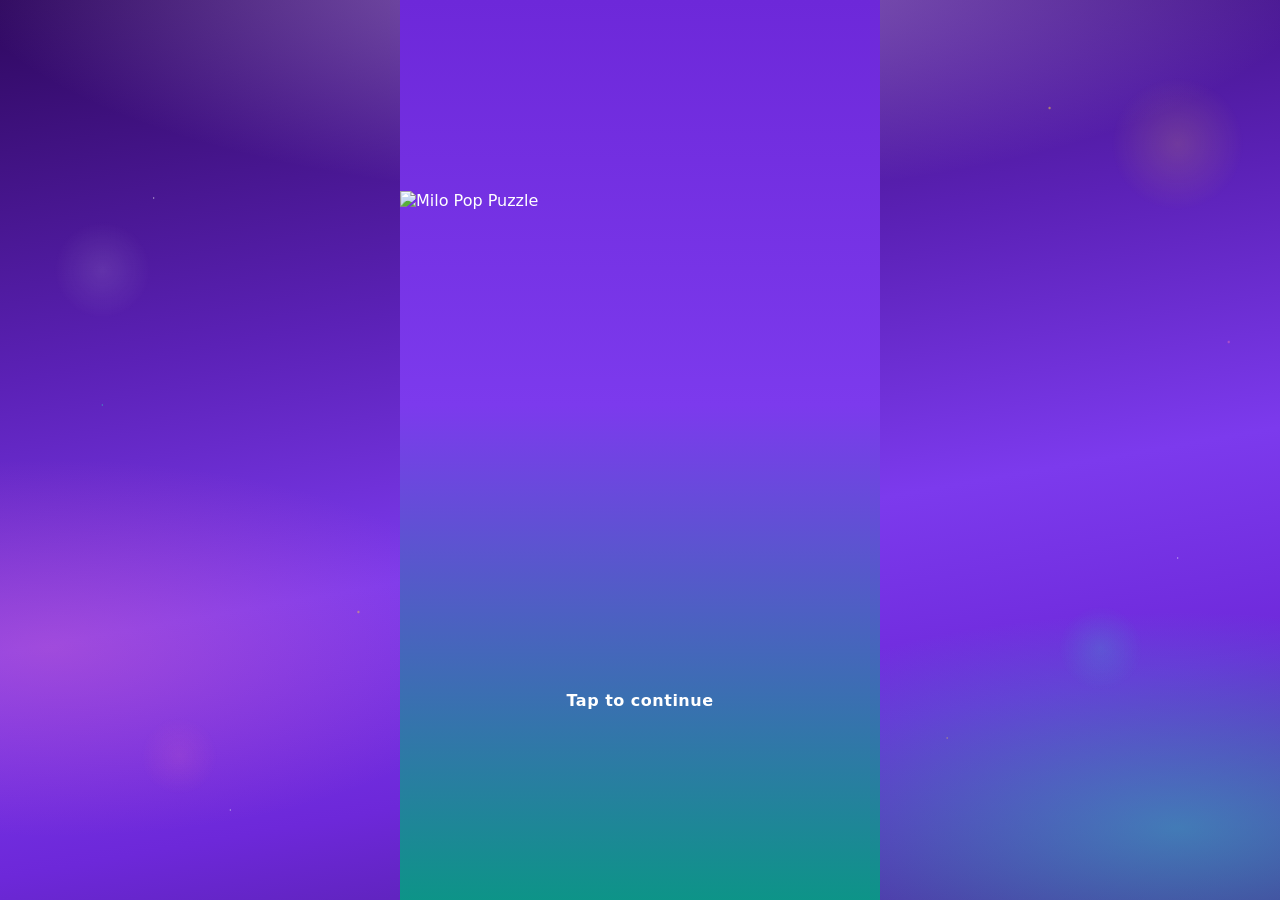
==== commit 6fc98043: "Add animated splash + Terms screen" ====
--- a/index.html
+++ b/index.html
@@ -18,8 +18,42 @@
 <body>
 <div id="app">
 
+  <!-- ================= SPLASH =================
+       Opening flow (owner order, Block Blast style):
+       splash (animated logo, every launch) -> Terms (first launch only)
+       -> Home. The splash never traps the player: the video auto-advances,
+       a tap skips, and a missing/blocked video falls back to the static
+       logo for 2s. -->
+  <section id="screen-splash" class="screen splash-screen active" aria-label="Milo Pop Puzzle">
+    <video id="splash-video" src="assets/logo-animated.mp4" poster="assets/logo.png"
+      autoplay muted playsinline preload="auto"></video>
+    <img id="splash-logo" src="assets/logo.png" alt="Milo Pop Puzzle" hidden>
+    <div class="splash-tap" data-i18n="tapToContinue">Tap to continue</div>
+  </section>
+
+  <!-- ================= TERMS =================
+       Terms body stays in English on every language (plain, short, and
+       the same promise everywhere) — only the title and buttons are
+       translated. -->
+  <section id="screen-terms" class="screen" aria-label="Terms and Conditions">
+    <h1 class="terms-title" data-i18n="termsTitle">Terms &amp; Conditions</h1>
+    <div class="terms-body glass" dir="ltr">
+      <p>No account or sign-in is needed to play.</p>
+      <p>Your progress is saved only on this device. Use Backup in Settings to keep it safe.</p>
+      <p>We collect no personal information.</p>
+      <p>Sound and music can be muted anytime in Settings.</p>
+      <p>The web version has no ads. The future Play Store app may show ads and offer Remove Ads / Pro as one-time purchases.</p>
+      <p>This game is for all ages — children should play together with family.</p>
+    </div>
+    <div class="terms-note" id="terms-decline-note" hidden><span data-i18n="termsNeedAccept">Please accept the Terms to play.</span></div>
+    <div class="go-btns terms-btns">
+      <button class="big-btn green" id="btn-terms-accept"><span data-i18n="termsAccept">Accept</span></button>
+      <button class="big-btn blue" id="btn-terms-decline"><span data-i18n="termsDecline">Decline</span></button>
+    </div>
+  </section>
+
   <!-- ================= HOME ================= -->
-  <section id="screen-home" class="screen active" aria-label="Home">
+  <section id="screen-home" class="screen" aria-label="Home">
     <div class="top-bar">
       <span class="coin-pill"><span class="coin">🪙</span><span id="home-coins">0</span></span>
       <button class="icon-btn" id="btn-settings" data-i18n-aria="settings" aria-label="Settings"><svg viewBox="0 0 24 24" fill="none" stroke="#ffd23e" stroke-width="2" stroke-linecap="round" stroke-linejoin="round" aria-hidden="true"><path d="M12.22 2h-.44a2 2 0 0 0-2 2v.18a2 2 0 0 1-1 1.73l-.43.25a2 2 0 0 1-2 0l-.15-.08a2 2 0 0 0-2.73.73l-.22.38a2 2 0 0 0 .73 2.73l.15.1a2 2 0 0 1 1 1.72v.51a2 2 0 0 1-1 1.74l-.15.09a2 2 0 0 0-.73 2.73l.22.38a2 2 0 0 0 2.73.73l.15-.08a2 2 0 0 1 2 0l.43.25a2 2 0 0 1 1 1.73V20a2 2 0 0 0 2 2h.44a2 2 0 0 0 2-2v-.18a2 2 0 0 1 1-1.73l.43-.25a2 2 0 0 1 2 0l.15.08a2 2 0 0 0 2.73-.73l.22-.39a2 2 0 0 0-.73-2.73l-.15-.08a2 2 0 0 1-1-1.74v-.5a2 2 0 0 1 1-1.74l.15-.09a2 2 0 0 0 .73-2.73l-.22-.38a2 2 0 0 0-2.73-.73l-.15.08a2 2 0 0 1-2 0l-.43-.25a2 2 0 0 1-1-1.73V4a2 2 0 0 0-2-2z"/><circle cx="12" cy="12" r="3"/></svg></button>
@@ -400,6 +434,13 @@
         <button class="backup-btn green wide" id="btn-backup-apply" hidden>✓ <span data-i18n="restore">Restore</span></button>
       </div>
 
+      <div class="sec-label" data-i18n="termsLink">Terms &amp; Conditions</div>
+      <div class="backup-box glass">
+        <div class="backup-btns">
+          <button class="backup-btn wide" id="btn-open-terms">📄 <span data-i18n="termsLink">Terms &amp; Conditions</span></button>
+        </div>
+      </div>
+
       <button class="modal-close" id="btn-settings-close" data-i18n="close">Close</button>
     </div>
   </div>
@@ -528,6 +569,71 @@
     var el = $("#screen-" + name);
     if (el) el.classList.add("active");
     if (name === "board") fitTrayPieces();
+  }
+
+  /* ---------- opening flow: splash -> Terms -> Home ----------
+     Splash shows every launch (~4s, the animated logo). Terms is asked
+     ONCE and remembered in localStorage (mpp_terms_v1 = "accepted").
+     The splash can never trap the player: auto-advance, tap-to-skip, and
+     a video error/slow load falls back to the static logo for 2s. */
+  var TERMS_KEY = "terms_v1";
+  var splashDone = false;
+  var splashTimer = null;
+  var termsFromSettings = false;
+
+  function termsAccepted() { return store.get(TERMS_KEY, "") === "accepted"; }
+
+  function showTerms(fromSettings) {
+    termsFromSettings = !!fromSettings;
+    var note = $("#terms-decline-note");
+    if (note) note.hidden = true;
+    showScreen("terms");
+  }
+
+  function endSplash() {
+    if (splashDone) return;
+    splashDone = true;
+    clearTimeout(splashTimer);
+    var v = $("#splash-video");
+    if (v) { try { v.pause(); } catch (e) { /* already stopped */ } }
+    if (termsAccepted()) showScreen("home");
+    else showTerms(false);
+  }
+
+  function startSplash() {
+    splashDone = false;
+    showScreen("splash");
+    var v = $("#splash-video"), img = $("#splash-logo");
+    var fallback = function () {
+      if (v) v.style.display = "none";
+      if (img) img.hidden = false;
+      clearTimeout(splashTimer);
+      splashTimer = setTimeout(endSplash, 2000); /* static logo, then move on */
+    };
+    if (v) {
+      v.addEventListener("error", fallback);
+      v.addEventListener("ended", function () { setTimeout(endSplash, 300); });
+      var p = null;
+      try { p = v.play(); } catch (e) { fallback(); }
+      if (p && typeof p.catch === "function") p.catch(fallback);
+    }
+    clearTimeout(splashTimer);
+    splashTimer = setTimeout(endSplash, 4200); /* ~video length + buffer; also the slow-load escape */
+    var scr = $("#screen-splash");
+    if (scr) scr.addEventListener("click", endSplash);
+  }
+
+  function acceptTerms() {
+    sfx("click");
+    store.set(TERMS_KEY, "accepted");
+    termsFromSettings = false;
+    showScreen("home");
+  }
+
+  function declineTerms() {
+    sfx("click");
+    var note = $("#terms-decline-note");
+    if (note) note.hidden = false; /* stay on Terms — the game needs acceptance to play */
   }
 
   var toastTimer = null;
@@ -1867,7 +1973,17 @@
         });
       } catch (err) { /* engine event API differs — MiloPopUI calls still work */ }
     }
+    /* opening flow: Terms buttons + Settings Terms link (re-read anytime) */
+    $("#btn-terms-accept").addEventListener("click", acceptTerms);
+    $("#btn-terms-decline").addEventListener("click", declineTerms);
+    $("#btn-open-terms").addEventListener("click", function () {
+      sfx("click");
+      $("#settings-modal").classList.remove("open");
+      showTerms(true);
+    });
+
     setupEngineDrag();
+    startSplash(); /* splash (every launch) -> Terms (first launch only) -> Home */
   }
 
   /* ---------- public UI API for the engine (Agent 1) ---------- */
--- a/style.css
+++ b/style.css
@@ -990,3 +990,54 @@
 .backup-status { font-size: 14px; font-weight: 700; min-height: 20px; text-align: center; }
 .backup-status.ok { color: #bbf7d0; }
 .backup-status.error { color: #fca5a5; }
+
+/* ---------- Splash + Terms (opening flow) ---------- */
+.splash-screen {
+  padding: 0;
+  justify-content: center;
+  background: linear-gradient(180deg, #6d28d9 0%, #7c3aed 45%, #0d9488 100%);
+}
+#splash-video,
+#splash-logo {
+  display: block;
+  width: 100%;
+  max-width: 480px;
+  aspect-ratio: 1 / 1;
+  object-fit: cover;
+}
+/* The static logo is hidden until the video-fallback needs it — the
+   display:block above would otherwise defeat the hidden attribute. */
+#splash-logo[hidden] { display: none; }
+.splash-tap {
+  margin-top: 20px;
+  color: #fff;
+  font-size: 16px;
+  font-weight: 700;
+  letter-spacing: 0.5px;
+  animation: splash-pulse 1.6s ease-in-out infinite;
+}
+@keyframes splash-pulse { 0%, 100% { opacity: 0.45; } 50% { opacity: 1; } }
+
+.terms-title {
+  margin: 18px 0 12px;
+  font-size: 26px;
+  font-weight: 900;
+  text-align: center;
+}
+.terms-body {
+  width: 100%;
+  padding: 16px 18px;
+  font-size: 15px;
+  line-height: 1.55;
+  text-align: left;
+}
+.terms-body p { margin: 0 0 10px; }
+.terms-body p:last-child { margin-bottom: 0; }
+.terms-note {
+  margin: 14px 0 0;
+  color: #ffd23e;
+  font-size: 15px;
+  font-weight: 800;
+  text-align: center;
+}
+.terms-btns { width: 100%; margin-top: 18px; }
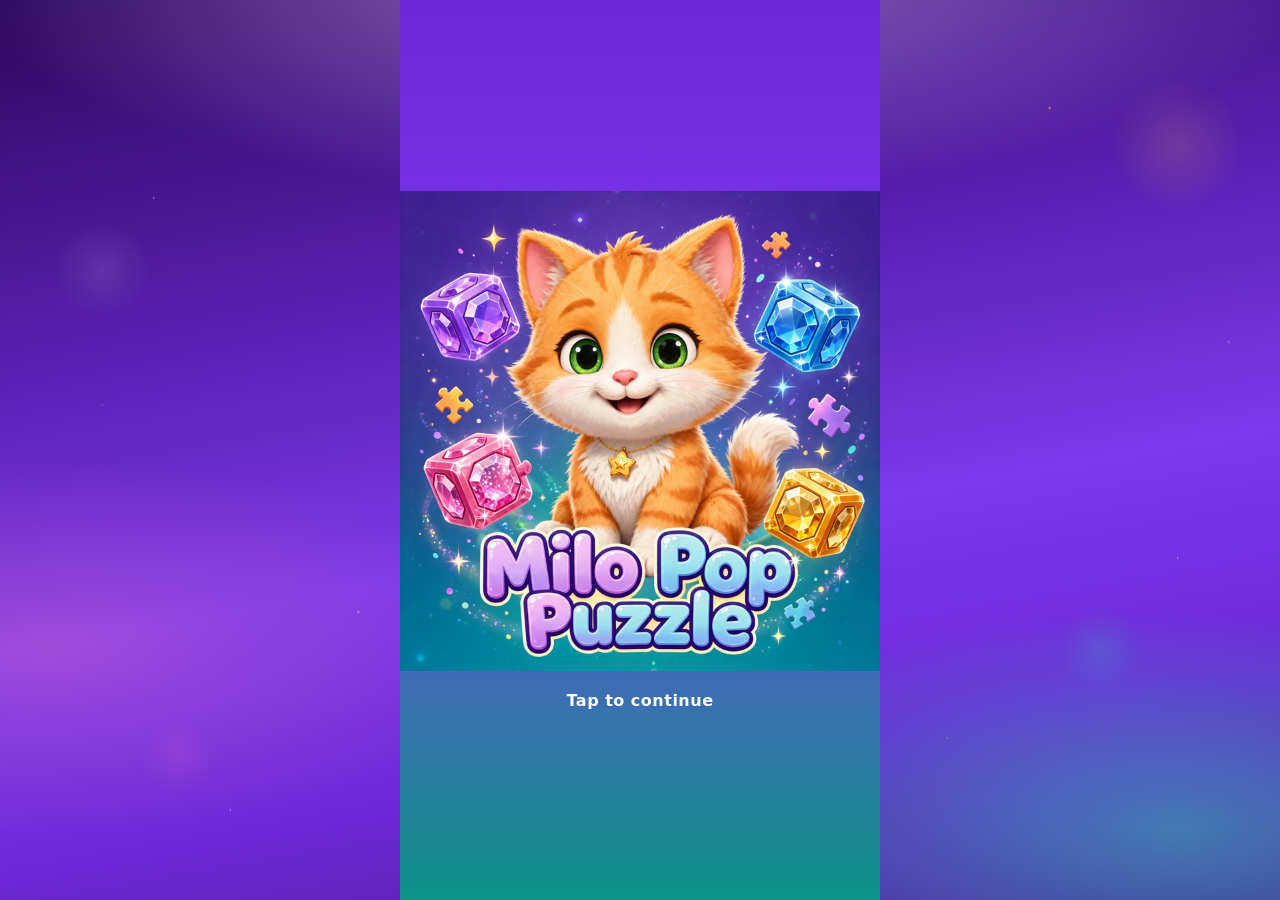
==== commit f08c2137: "Add tutorial hand + Adventure Level 1 cross pattern" ====
--- a/index.html
+++ b/index.html
@@ -448,6 +448,15 @@
   <div class="toast" id="toast" role="status"></div>
 </div>
 
+<!-- Tutorial hand (Block Blast style): a pointing hand that travels from
+     the tray piece to the board target on the player's very first game.
+     pointer-events:none — it can never block a drag. Lives outside #app
+     so no screen can clip it. -->
+<div id="tut-hand" hidden>
+  <div class="tut-hand-emoji">👆</div>
+  <div class="tut-hand-text"><span data-i18n="tutDragHere">Drag the piece here!</span></div>
+</div>
+
 <script>
 /* ============================================================
    Milo Pop Puzzle — UI layer (Agent 2).
@@ -569,6 +578,7 @@
     var el = $("#screen-" + name);
     if (el) el.classList.add("active");
     if (name === "board") fitTrayPieces();
+    else tutHide(); /* leaving the board hides the tutorial hand (un-done) */
   }
 
   /* ---------- opening flow: splash -> Terms -> Home ----------
@@ -912,6 +922,140 @@
     }
   }
 
+  /* ---------- tutorial hand (first game only, Block Blast style) ----------
+     Brand-new players get a big pointing hand (👆) that travels from the
+     tray piece they should drag to the board cells where it belongs, with
+     the target cells highlighted. Shown ONLY on the very first Classic game
+     and the very first Adventure level (Easy W1 L1, the cross tutorial);
+     the moment the player places their first piece, the flag is stored and
+     the hand never appears again in that mode. Daily/Weekly/Relax never
+     show it. The hand is pointer-events:none and purely visual — it can
+     never block a drag or trap the player: if the target cannot be found
+     (tray changed, hint empty), it simply hides and the game plays on. */
+  var tut = null; /* { mode, pieceIndex, row, col, piece, anim, timer } */
+
+  function tutDone(mode) { return store.get("tut_" + mode, "") === "done"; }
+  function tutMarkDone(mode) { store.set("tut_" + mode, "done"); }
+
+  function tutHide() {
+    if (tut && tut.anim) { try { tut.anim.cancel(); } catch (e) { /* ignore */ } }
+    if (tut && tut.timer) clearTimeout(tut.timer);
+    tut = null;
+    var hand = $("#tut-hand");
+    if (hand) {
+      hand.hidden = true;
+      var txt = hand.querySelector(".tut-hand-text");
+      if (txt) txt.style.transform = "";
+    }
+    highlightTarget(null, null, null);
+  }
+
+  function tutTrayCenter(pieceIndex) {
+    var el = trayEl.querySelector('[data-piece-index="' + pieceIndex + '"]');
+    if (!el) return null;
+    var r = el.getBoundingClientRect();
+    if (r.width === 0 || r.height === 0) return null;
+    return { x: r.left + r.width / 2, y: r.top + r.height / 2 };
+  }
+
+  function tutTargetCenter(row, col, piece) {
+    if (!piece || !cells.length) return null;
+    /* The engine's drag anchors a piece by the board cell under the
+       pointer — its TOP-LEFT cell — so the hand must point at the ANCHOR
+       cell's center, not the middle of the whole footprint. Pointing at
+       the footprint center lands exactly on a cell boundary for even-sized
+       pieces (the 2x2 cross hole): floor() then picks the bottom-right
+       cell as the anchor, which does not fit, and the drop bounces back.
+       Found live 27 Nov 2026: dragging the 2x2 to the hole's center
+       computed anchor (4,4), canPlace false, score stayed 0. */
+    var a = cells[row * 8 + col];
+    if (!a) return null;
+    var ra = a.getBoundingClientRect();
+    return { x: ra.left + ra.width / 2, y: ra.top + ra.height / 2 };
+  }
+
+  /* One trip: hand starts on the tray piece, glides to the target cells,
+     then glides back — then the loop re-measures (the tray may have
+     re-rendered) and trips again until the player places a piece. */
+  function tutTrip() {
+    if (!tut) return;
+    var hand = $("#tut-hand");
+    if (!hand) return;
+    var from = tutTrayCenter(tut.pieceIndex);
+    var to = tutTargetCenter(tut.row, tut.col, tut.piece);
+    if (!from || !to) { tutHide(); return; } /* tray changed — give up quietly */
+    hand.style.left = from.x + "px";
+    hand.style.top = from.y + "px";
+    /* Keep the hint bubble on screen: the hand itself must stay exactly
+       on its tray/board points, but the bubble is ~160px wide, so near
+       the left/right edge it would clip (Classic targets in column 0
+       lost the "D" of "Drag"). Slide ONLY the bubble, by the amount the
+       trip's nearer end would overflow, so it stays readable while the
+       pointing hand never moves off target. */
+    var txt = hand.querySelector(".tut-hand-text");
+    if (txt) {
+      var hw = hand.offsetWidth || 0;
+      var vw = window.innerWidth || 390;
+      var lo = Math.min(from.x, to.x) - hw / 2, hi = Math.max(from.x, to.x) + hw / 2;
+      var shift = 0;
+      if (lo < 8) shift = 8 - lo;
+      else if (hi > vw - 8) shift = (vw - 8) - hi;
+      txt.style.transform = shift ? "translateX(" + shift + "px)" : "";
+    }
+    var dx = to.x - from.x, dy = to.y - from.y;
+    try {
+      tut.anim = hand.animate([
+        { transform: "translate(-50%,-50%) translate(0px, 0px)" },
+        { transform: "translate(-50%,-50%) translate(" + dx + "px, " + dy + "px)", offset: 0.55 },
+        { transform: "translate(-50%,-50%) translate(0px, 0px)" }
+      ], { duration: 1800, easing: "ease-in-out", iterations: 1 });
+      tut.anim.onfinish = function () { if (tut) tut.timer = setTimeout(tutTrip, 300); };
+    } catch (e) { /* WAAPI unavailable — the hand still points at the tray */ }
+  }
+
+  function tutShow(mode) {
+    if (tutDone(mode)) return;
+    var eng = engine();
+    if (!eng || typeof eng.getState !== "function") return;
+    var st = eng.getState();
+    if (!st || st.over) return;
+    var pieceIndex = -1, row = -1, col = -1, piece = null;
+    if (mode === "adv") {
+      /* Tutorial level: the tray's 2x2 belongs in the cross hole. */
+      var hole = (advMod() && advMod().CROSS_HOLE) || { row: 3, col: 3 };
+      for (var i = 0; i < st.tray.length; i++) {
+        var p = st.tray[i];
+        if (p && p.key === "square2") { pieceIndex = i; piece = p; break; }
+      }
+      if (pieceIndex >= 0) { row = hole.row; col = hole.col; }
+      else { /* no 2x2 in the tray (should not happen — the tray is forced) */
+        var hf = eng.hint ? eng.hint() : null;
+        if (!hf) return;
+        pieceIndex = hf.pieceIndex; row = hf.row; col = hf.col; piece = hf.piece;
+      }
+    } else {
+      var h = eng.hint ? eng.hint() : null;
+      if (!h) return;
+      pieceIndex = h.pieceIndex; row = h.row; col = h.col; piece = h.piece;
+    }
+    if (pieceIndex < 0 || !piece) return;
+    tutHide(); /* clear any previous run */
+    tut = { mode: mode, pieceIndex: pieceIndex, row: row, col: col, piece: piece, anim: null, timer: null };
+    highlightTarget(row, col, piece);
+    var hand = $("#tut-hand");
+    if (!hand) { tut = null; return; }
+    hand.hidden = false;
+    /* First trip after a beat, so the board has laid out. */
+    tut.timer = setTimeout(tutTrip, 80);
+  }
+
+  function tutDismiss() {
+    /* First placement: the player has learned it — never show again here. */
+    if (!tut) return;
+    tutMarkDone(tut.mode);
+    tutHide();
+  }
+
   /* Tap a tray piece to select it (used by tap-to-place and Hold). */
   function wirePiece(el, idx) {
     el.addEventListener("click", function () {
@@ -976,6 +1120,7 @@
       $("#preview-ribbon").hidden = true;
       syncFromEngine(engine().newGame(state.difficulty));
       showScreen("board");
+      tutShow("classic"); /* first game only — the hand teaches the drag */
     } else {
       /* Preview state: the board renders a fixed demo pattern. NOT playable —
          the engine is not here yet, and this UI must not invent gameplay. */
@@ -1229,9 +1374,14 @@
     if (advM && typeof advM.seedBoard === "function") {
       try { seed = advM.seedBoard(def); } catch (e) { seed = null; }
     }
-    syncFromEngine(engine().newGame(def.difficulty, seed ? { board: seed } : undefined));
+    /* Easy W1 L1 is the tutorial level: its cross board has a 2x2 hole,
+       so the first tray is guaranteed a 2x2 to put in it. */
+    var opts = seed ? { board: seed } : {};
+    if (def.diff === "easy" && def.world === 1 && def.num === 1) opts.firstPieceKey = "square2";
+    syncFromEngine(engine().newGame(def.difficulty, opts));
     updateGoalBar();
     showScreen("board");
+    if (def.diff === "easy" && def.world === 1 && def.num === 1) tutShow("adv");
   }
 
   /* The win/fail DECISION is synchronous (so a same-move gameover event
@@ -1937,7 +2087,7 @@
             if (doneMissions.length) refreshHomeChips();
           }
           if (e.type === "newgame") { syncFromEngine(e.state); updateGoalBar(); }
-          else if (e.type === "place") { syncFromEngine(); updateGoalBar(); checkAdvGoal(); checkChalGoal(); }
+          else if (e.type === "place") { tutDismiss(); syncFromEngine(); updateGoalBar(); checkAdvGoal(); checkChalGoal(); }
           else if (e.type === "clear") {
             var cellsList = (e.cells || []).map(function (cc) { return [cc.row, cc.col]; });
             var gained = (typeof e.score === "number") ? e.score - state.score : 0;
@@ -1958,6 +2108,7 @@
             popCells(cellsList, function () { syncFromEngine(); });
             toast(t("relaxRefresh"), 2200);
           } else if (e.type === "gameover") {
+            tutHide(); /* leaving the board — the tutorial (if any) stays un-done */
             /* Mission rewards banked by onRunEvent() above must land now:
                a win can be followed by a late gameover (the player keeps
                placing for a moment after the win), and the win-time flush
--- a/style.css
+++ b/style.css
@@ -537,6 +537,53 @@
     inset 2px 0 3px rgba(255, 255, 255, 0.22),
     inset -2px 0 3px rgba(0, 0, 0, 0.16),
     0 3px 8px rgba(0, 0, 0, 0.4);
+}
+
+/* ---------- tutorial hand (first game only, Block Blast style) ----------
+   A big pointing hand that glides from the tray piece to the board target.
+   Lives outside #app, position:fixed, pointer-events:none — it can never
+   block a drag. Starts off-screen so it never flashes at the corner
+   before the first trip positions it. width:max-content + flex column so
+   the hand shrink-to-fits its emoji + hint bubble (a plain fixed block
+   would stretch full-width and the -50% centering would shove it
+   off-screen — the exact bug found live 27 Nov 2026). */
+#tut-hand {
+  position: fixed;
+  left: -200px;
+  top: -200px;
+  z-index: 9998; /* just under the drag-float clone (9999) */
+  display: flex;
+  flex-direction: column;
+  align-items: center;
+  width: max-content;
+  margin: 0;
+  pointer-events: none;
+  transform: translate(-50%, -50%);
+  text-align: center;
+}
+#tut-hand[hidden] { display: none; }
+.tut-hand-emoji {
+  font-size: 46px;
+  line-height: 1;
+  filter: drop-shadow(0 4px 8px rgba(10, 2, 35, 0.45));
+  animation: tutBob 0.45s ease-in-out infinite alternate;
+}
+@keyframes tutBob {
+  from { transform: translateY(0) rotate(-10deg); }
+  to { transform: translateY(-9px) rotate(6deg); }
+}
+.tut-hand-text {
+  display: inline-block;
+  margin-top: 4px;
+  background: rgba(20, 5, 50, 0.88);
+  color: #fff;
+  font-size: 13px;
+  font-weight: 700;
+  padding: 6px 12px;
+  border-radius: 999px;
+  border: 2px solid var(--gold-2);
+  white-space: nowrap;
+  box-shadow: 0 4px 14px rgba(0, 0, 0, 0.4);
 }
 .piece .mini.empty { background: transparent; box-shadow: none; }
 .board-foot { margin-top: 10px; font-size: 14px; font-weight: 700; opacity: 0.85; }
